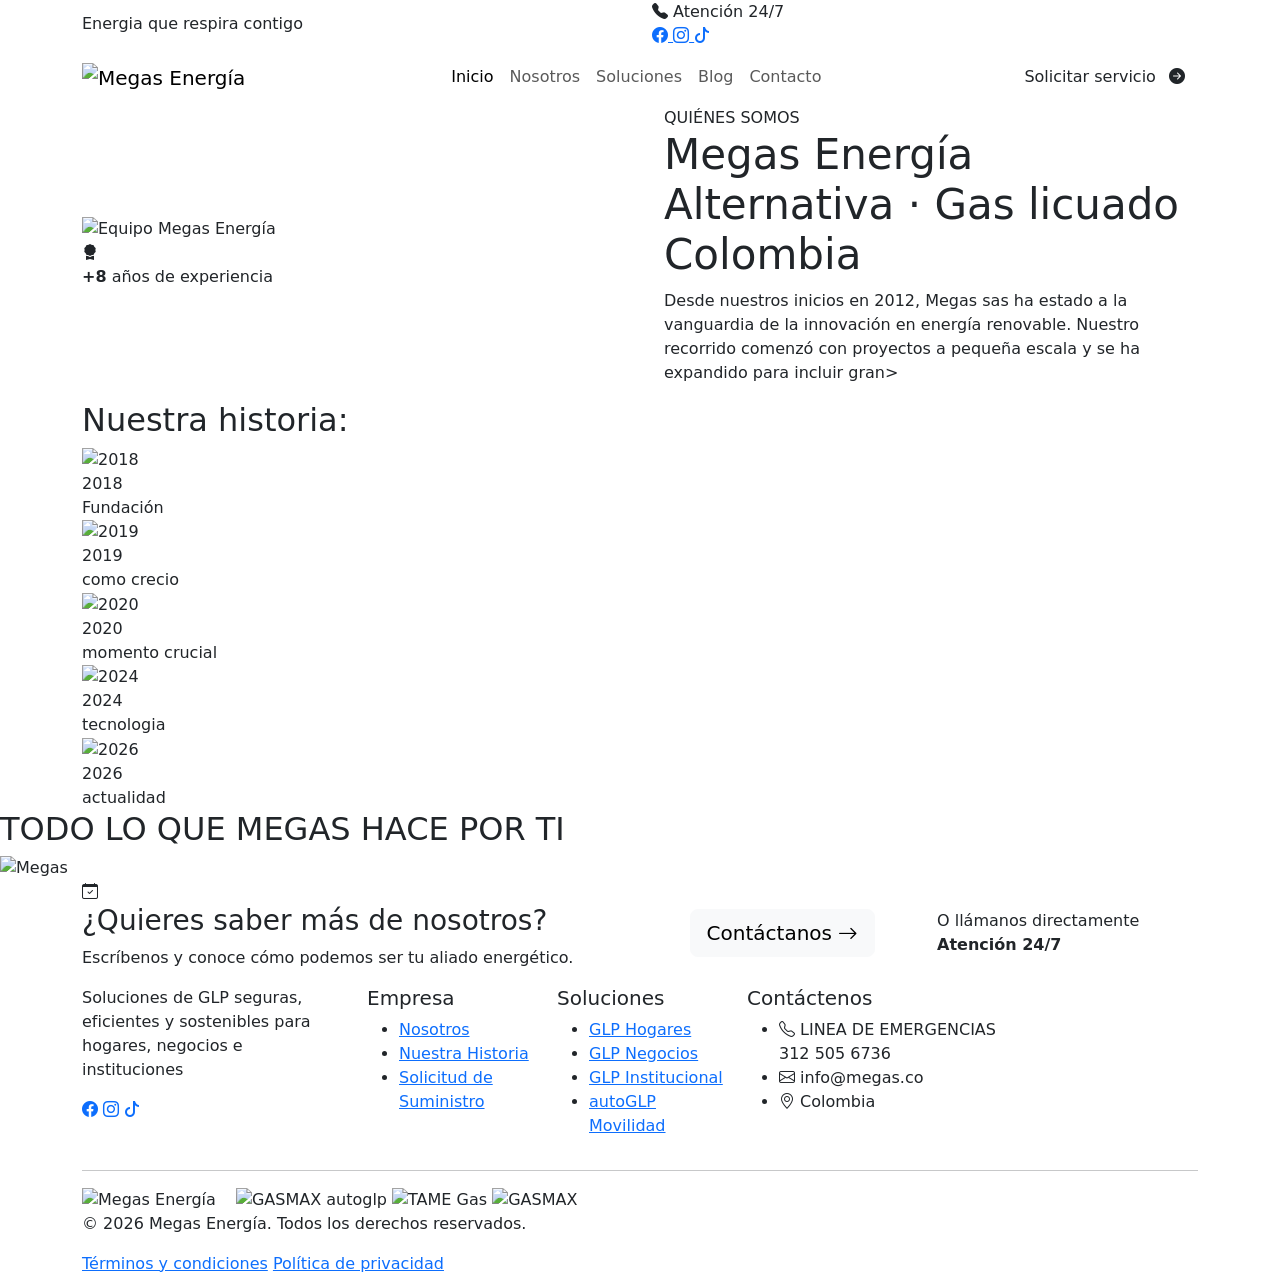
==== nosotros/index.html @ 23ad1b98 "Version inicial lista para modificar" ====
<!DOCTYPE html>
<html lang="es">

<head>
    <meta charset="UTF-8">
    <meta name="viewport" content="width=device-width, initial-scale=1.0">
    <title>Nosotros | Megas</title>
    <meta name="description" content="Conoce a Megas Energía: nuestra historia, misión, visión, valores y el equipo detrás de las soluciones de Gas GLP para Colombia.">
    <!-- Google Fonts -->
    <link rel="preconnect" href="https://fonts.googleapis.com">
    <link rel="preconnect" href="https://fonts.gstatic.com" crossorigin>
    <link href="https://fonts.googleapis.com/css2?family=Inter:wght@300;400;500;600;700;800;900&display=swap"
        rel="stylesheet">
    <!-- Bootstrap -->
    <link href="https://cdn.jsdelivr.net/npm/bootstrap@5.3.3/dist/css/bootstrap.min.css" rel="stylesheet">
    <!-- Bootstrap Icons -->
    <link rel="stylesheet" href="https://cdn.jsdelivr.net/npm/bootstrap-icons@1.11.3/font/bootstrap-icons.min.css">
    <!-- CSS -->
    <link rel="stylesheet" href="css/style.css">
</head>

<body>


 <!--=====================================================
        TOP BAR
    ======================================================-->

   <div class="topbar">
        <div class="container">
            <div class="row align-items-center">
                <div class="col-lg-6 col-md-6 d-none d-md-block">
                    <span class="topbar-text">
                        Energia que respira contigo
                    </span>
                </div>
                <div class="col-lg-6 col-md-6">
                    <div class="topbar-right">
                        <div class="top-phone">
                            <i class="bi bi-telephone-fill"></i>
                            Atención 24/7
                        </div>
                        <div class="top-social">
                            <a href="https://www.facebook.com/p/Megas-SAS-ESP-100089680574535/">
                                <i class="bi bi-facebook"></i>
                            </a>
                            <a href="https://www.instagram.com/megas.sas.esp/">
                                <i class="bi bi-instagram"></i>
                            </a>
                          <a href="https://www.tiktok.com/@megas.sas?lang=es">
                                <i class="bi bi-tiktok"></i>
                            </a>
                        </div>
                    </div>
                </div>
            </div>
        </div>
    </div>


     <!--=====================================================
        HEADER
    ======================================================-->
    <header class="main-header">
        <nav class="navbar navbar-expand-xl">
            <div class="container">
                <!-- Logo -->
                <a class="navbar-brand" href="index3.html">
                    <img src="https://i.imgur.com/dsjyB0p.png" alt="Megas Energía" class="img-fluid">
                </a>
                <!-- Botón móvil -->
                <button class="navbar-toggler" type="button" data-bs-toggle="collapse" data-bs-target="#mainMenu"
                    aria-controls="mainMenu" aria-expanded="false">
                    <span class="navbar-toggler-icon"></span>
                </button>
                <!-- Menú -->
               <div class="collapse navbar-collapse" id="mainMenu">
                    <ul class="navbar-nav mx-auto">
                        <li class="nav-item">
                            <a class="nav-link active" href="https://www.megas.com.co">
                                Inicio
                            </a>
                        </li>
                        <li class="nav-item">
                            <a class="nav-link" href="https://www.megas.com.co/nosotros">
                                Nosotros
                            </a>
                        </li>
                      <li class="nav-item">
                            <a class="nav-link" href="https://www.megas.com.co/soluciones">
                                Soluciones
                            </a>
                        </li>


                        <li class="nav-item">
                            <a class="nav-link" href="#">
                                Blog
                            </a>
                        </li>
                        <li class="nav-item">
                            <a class="nav-link" href="https://www.megas.com.co/soluciones">
                                Contacto
                            </a>
                        </li>
                    </ul>
                    <!-- Botón -->
                    <div class="header-button">
                        <a href="#" class="btn btn-service">
                            Solicitar servicio
                            <i class="bi bi-arrow-right-circle-fill ms-2"></i>
                        </a>
                    </div>
                </div>
            </div>
        </nav>
    </header>

     <!-- ==========================================
         PAGE HEADER (BREADCRUMB)
    =========================================== -->


    <!-- ==========================================
         QUIÉNES SOMOS / HISTORIA
    =========================================== -->

    <section class="about-section">
        <div class="container">
            <div class="row align-items-center g-5">
                <div class="col-lg-6">
                    <div class="about-img-wrap">
                        <img src="https://i.imgur.com/MCioDjz.jpeg" alt="Equipo Megas Energía" class="img-fluid">
                        <div class="about-badge">
                            <div class="counter-icon">
                                <i class="bi bi-award-fill"></i>
                            </div>
                            <div>
                                <strong>+8</strong>
                                <span>años de experiencia</span>
                            </div>
                        </div>
                    </div>
                </div>
                <div class="col-lg-6">
                    <span class="section-mini">QUIÉNES SOMOS</span>
                    <h2 class="why-us-title" style="color:var(--dark); font-size:42px;">
                       Megas Energía Alternativa · Gas licuado Colombia
                    </h2>
                    <div class="about-text">
                        <p>
                           Desde nuestros inicios en 2012, Megas sas ha estado a la vanguardia de la innovación en energía renovable. Nuestro recorrido comenzó con proyectos  a pequeña escala y se ha expandido para incluir gran>
                        </p>
                    </div>

                </div>

            </div>

     <!-- Línea de Tiempo -->
  <div class="timeline-container">
    <h2 class="timeline-title">Nuestra historia:</h2>

    <div class="timeline-wrapper">
      <div class="timeline-line"></div>

      <div class="timeline-item active" data-year="2018">
        <div class="node-avatar">
          <img src="https://i.imgur.com/Nj02yei.png" alt="2018">
        </div>
        <div class="node-info">
          <span class="node-year">2018</span>
          <br>
          <span class="node-label">Fundación</span>
        </div>
      </div>

      <div class="timeline-item" data-year="2019">
        <div class="node-avatar">
          <img src="https://i.imgur.com/Q2k15GI.png" alt="2019">
        </div>
        <div class="node-info">
          <span class="node-year">2019</span>
          <br>
          <span class="node-label">como crecio</span>
        </div>
      </div>

      <div class="timeline-item" data-year="2020">
        <div class="node-avatar">
          <img src="https://i.imgur.com/qWTWlnm.jpeg" alt="2020">
        </div>
        <div class="node-info">
          <span class="node-year">2020</span>
          <br>
          <span class="node-label">momento crucial</span>
        </div>
      </div>

      <div class="timeline-item" data-year="2024">
        <div class="node-avatar">
          <img src="https://i.imgur.com/idAcRD5.jpeg" alt="2024">
        </div>
        <div class="node-info">
          <span class="node-year">2024</span>
          <br>
          <span class="node-label">tecnologia</span>
        </div>
      </div>

      <div class="timeline-item" data-year="2026">
        <div class="node-avatar">
          <img src="https://i.imgur.com/8W2scg7.jpeg" alt="2026">
        </div>
        <div class="node-info">
          <span class="node-year">2026</span>
          <br>
          <span class="node-label">actualidad</span>
        </div>
      </div>
    </div>
        </div>
    </section>


      <!-- ==========================================
         MISIÓN / VISIÓN
    =========================================== -->
    <section class="megas-full-section">
       <div class="megas-col-text">
    <div class="megas-title-box">
      <h2 class="megas-title">
        <span>TODO</span>
        <span>LO QUE</span>
        <span class="orange-text">MEGAS</span>
        <span>HACE</span>
        <span>POR TI</span>
      </h2>
    </div>
  </div>

  <!-- COLUMNA DERECHA -->
  <div class="megas-col-img">
    <img
      src="https://i.imgur.com/seVahOr.jpeg"
      alt="Megas"
    />
  </div>
    </section>


     <!-- ==========================================
         CTA
    =========================================== -->
    <section class="cta-section">
        <div class="container">
            <div class="cta-box">
                <div class="row align-items-center">
                    <div class="col-lg-6">
                        <div class="cta-left">
                            <div class="cta-icon">
                                <i class="bi bi-calendar-check"></i>
                            </div>
                            <div>
                                <h3>
                                    ¿Quieres saber más de nosotros?
                                </h3>
                                <p>
                                    Escríbenos y conoce cómo podemos ser tu aliado energético.
                                </p>
                            </div>
                        </div>
                    </div>
                    <div class="col-lg-3 text-center">
                        <a href="#" class="btn btn-light btn-lg">
                            Contáctanos
                            <i class="bi bi-arrow-right"></i>
                        </a>
                    </div>
                    <div class="col-lg-3">
                        <div class="cta-contact">
                            <span>
                                O llámanos directamente
                            </span>
                            <strong>
                                Atención 24/7
                            </strong>
                        </div>
                    </div>
                </div>
            </div>
        </div>
    </section>

     <!--=====================================================
        FOOTER
    ======================================================-->
      <footer class="footer">
        <div class="container">
            <div class="row gy-5">
                <div class="col-lg-3">

                    <p>
                        Soluciones de GLP seguras, eficientes y sostenibles para hogares, negocios e instituciones
                    </p>
                    <div class="footer-social">
                        <a href="https://www.facebook.com/p/Megas-SAS-ESP-100089680574535/"><i class="bi bi-facebook"></i></a>
                        <a href="https://www.instagram.com/megas.sas.esp/"><i class="bi bi-instagram"></i></a>
                        <a href="https://www.tiktok.com/@megas.sas?lang=es"><i class="bi bi-tiktok"></i></a>
                    </div>


                </div>
                <div class="col-lg-2">
                    <h5>Empresa</h5>
                    <ul>
                        <li><a href="https://www.megas.com.co/nosotros">Nosotros</a></li>
                        <li><a href="https://www.megas.com.co/nosotros">Nuestra Historia</a></li>
                        <li><a href="https://www.megas.com.co/nosotros">Solicitud de Suministro</a></li>

                    </ul>
                </div>
                <div class="col-lg-2">
                    <h5>Soluciones</h5>
                    <ul>
                        <li><a href="https://www.megas.com.co/soluciones">GLP Hogares</a></li>
                        <li><a href="https://www.megas.com.co/soluciones">GLP Negocios</a></li>
                        <li><a href="https://www.megas.com.co/soluciones">GLP Institucional</a></li>
                        <li><a href="https://www.megas.com.co/soluciones">autoGLP Movilidad</a></li>
                    </ul>
                </div>


                  <div class="col-lg-3">
                    <h5>Contáctenos</h5>
                    <ul class="footer-contact">
                        <li>
                            <i class="bi bi-telephone"></i>
                            LINEA DE EMERGENCIAS 312 505 6736
                        </li>
                        <li>
                            <i class="bi bi-envelope"></i>
                             info@megas.co
                        </li>
                        <li>
                            <i class="bi bi-geo-alt"></i>
                            Colombia
                        </li>
                    </ul>
                </div>
            </div>
            <hr>
          <div class="footer-logos-row">
                <img src="https://i.imgur.com/dsjyB0p.png" alt="Megas Energía" class="footer-brand-logo" style="max-height: 48px; margin-right: 15px;">
                <img src="https://i.imgur.com/MRtZVE1.png" alt="GASMAX autoglp" class="footer-brand-logo">
                <img src="https://i.imgur.com/2Pjja9B.png" alt="TAME Gas" class="footer-brand-logo">
                <img src="https://i.imgur.com/3nuryck.png" alt="GASMAX" class="footer-brand-logo">
            </div>
            <div class="footer-bottom">
                <p>
                    © 2026 Megas Energía. Todos los derechos reservados.
                </p>
                <div>
                    <a href="#">Términos y condiciones</a>
                    <a href="#">Política de privacidad</a>
                </div>
            </div>
        </div>
    </footer>
    <script src="https://cdn.jsdelivr.net/npm/bootstrap@5.3.3/dist/js/bootstrap.bundle.min.js"></script>
    <!-- <script src="app.js"></script> -->
</body>

</html>
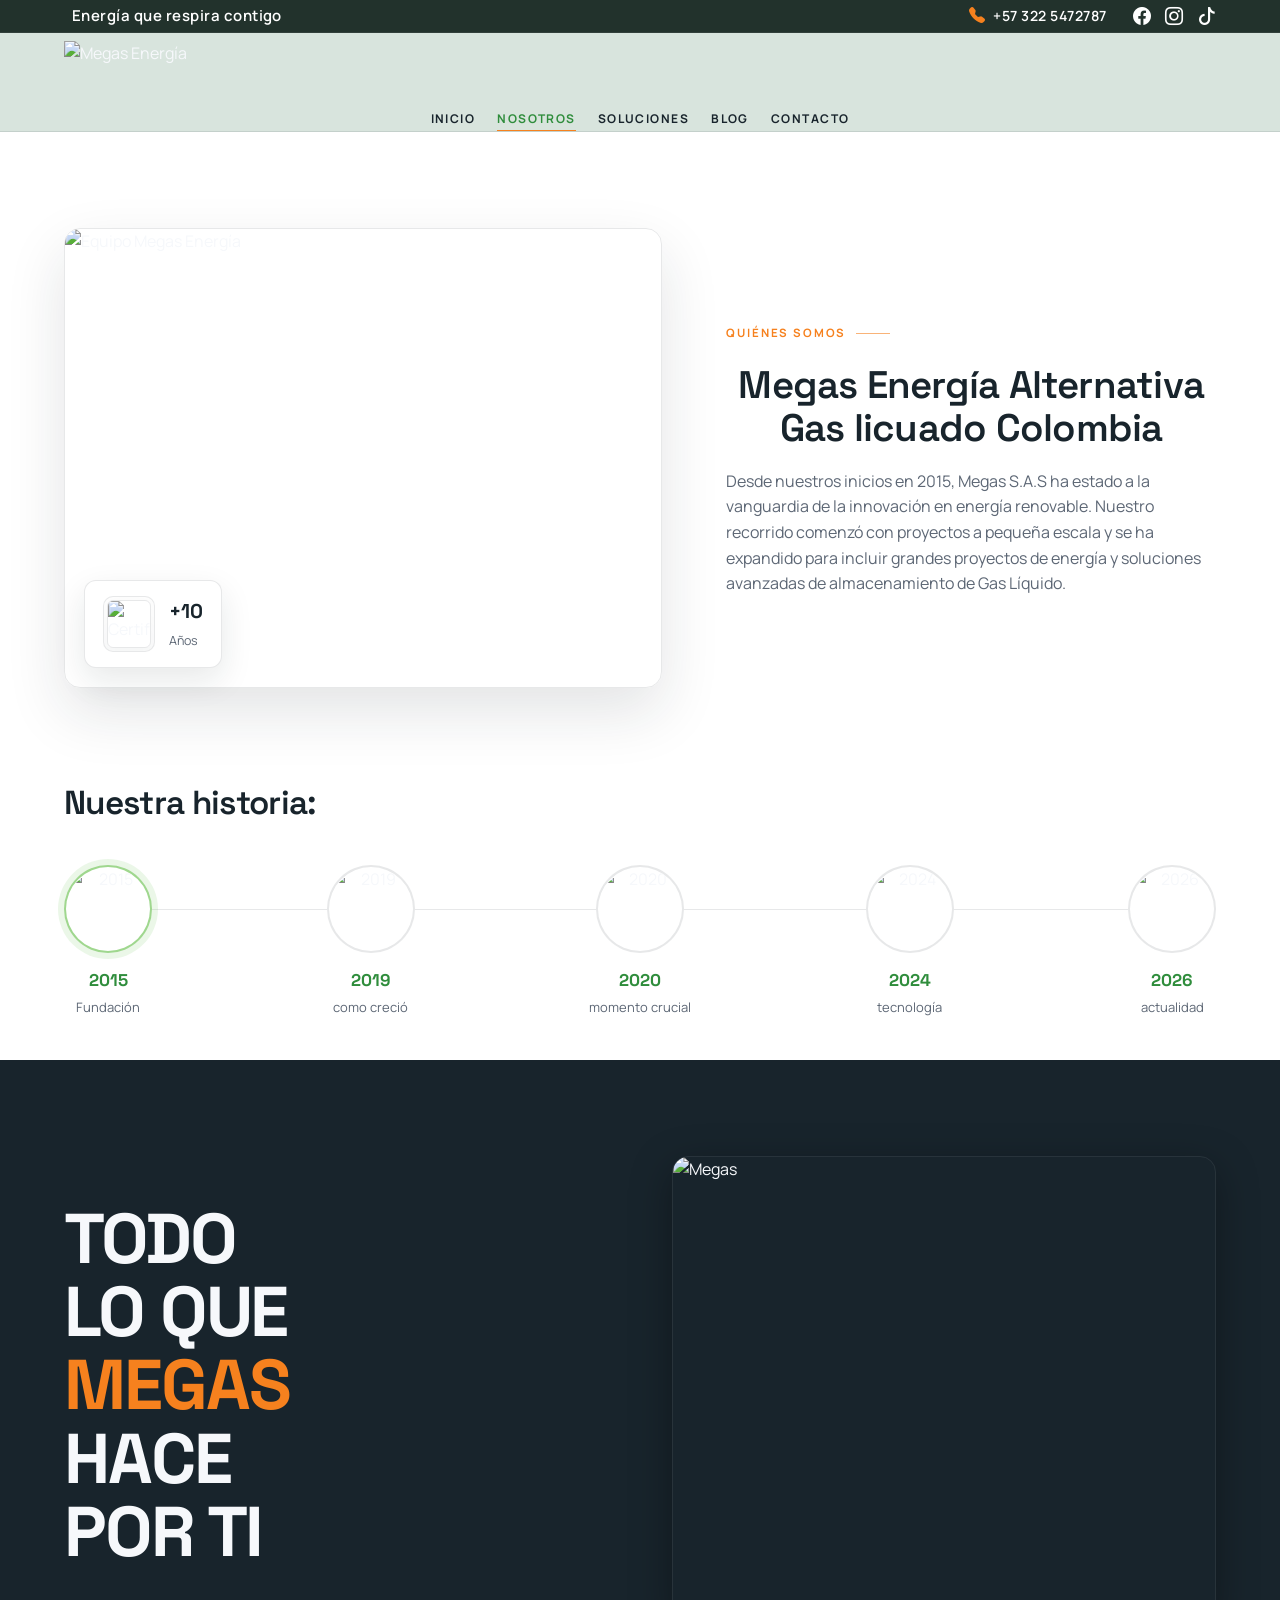
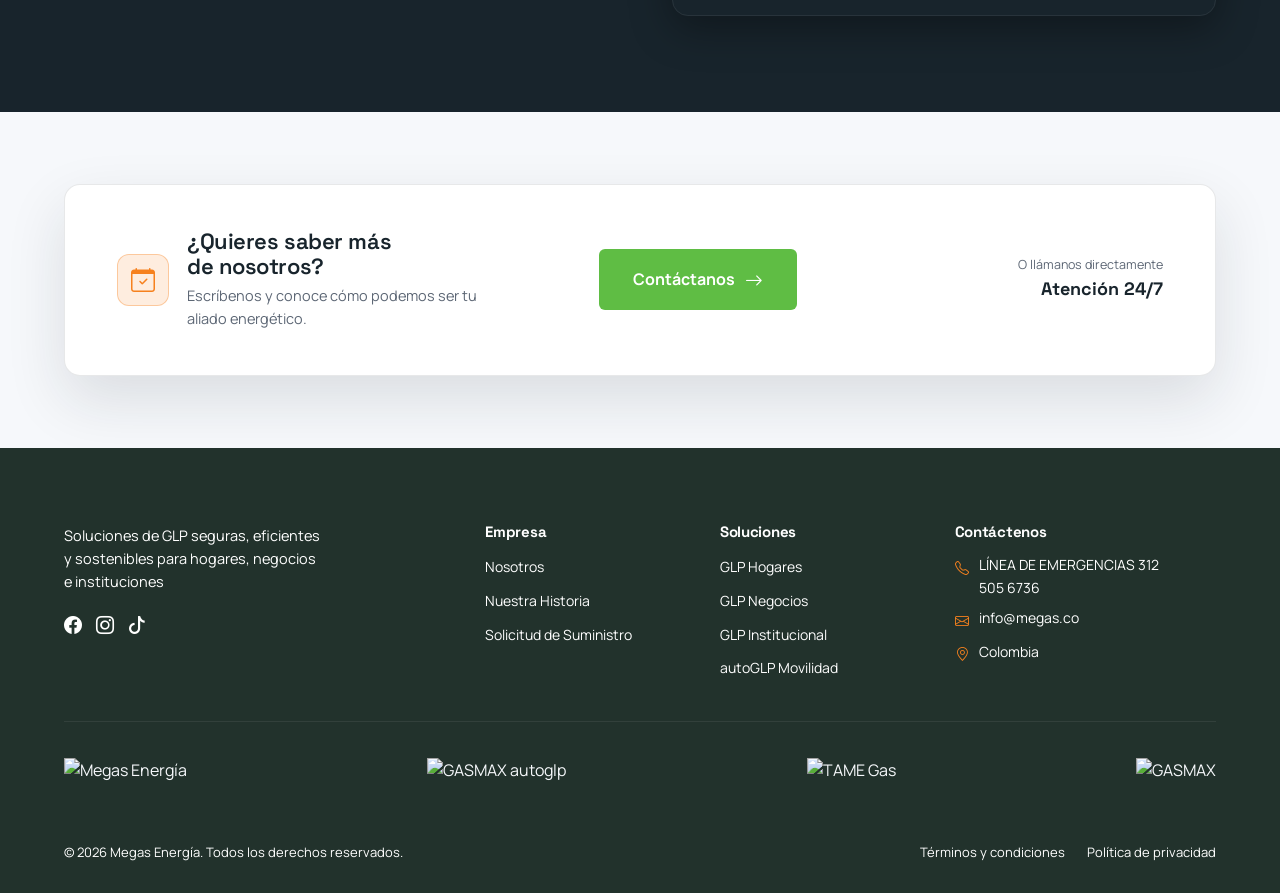
==== commit 59738a8d: "Version con SKILLS y mejores SUSTANCIALES" ====
--- a/nosotros/index.html
+++ b/nosotros/index.html
@@ -6,321 +6,1132 @@
     <meta name="viewport" content="width=device-width, initial-scale=1.0">
     <title>Nosotros | Megas</title>
     <meta name="description" content="Conoce a Megas Energía: nuestra historia, misión, visión, valores y el equipo detrás de las soluciones de Gas GLP para Colombia.">
-    <!-- Google Fonts -->
     <link rel="preconnect" href="https://fonts.googleapis.com">
     <link rel="preconnect" href="https://fonts.gstatic.com" crossorigin>
-    <link href="https://fonts.googleapis.com/css2?family=Inter:wght@300;400;500;600;700;800;900&display=swap"
+    <link
+        href="https://fonts.googleapis.com/css2?family=Space+Grotesk:wght@400;500;600;700&family=Manrope:wght@400;500;600;700;800&display=swap"
         rel="stylesheet">
-    <!-- Bootstrap -->
-    <link href="https://cdn.jsdelivr.net/npm/bootstrap@5.3.3/dist/css/bootstrap.min.css" rel="stylesheet">
-    <!-- Bootstrap Icons -->
     <link rel="stylesheet" href="https://cdn.jsdelivr.net/npm/bootstrap-icons@1.11.3/font/bootstrap-icons.min.css">
-    <!-- CSS -->
-    <link rel="stylesheet" href="css/style.css">
+    <style>
+        :root {
+            --ground: #18242c;
+            --surface-1: #202c36;
+            --surface-2: #2d3a45;
+            --header-bg: #d8e4dd;
+            --ink: #f6f8fb;
+            --ink-dim: #9fb0bb;
+            --light: #f6f8fb;
+            --surface-light: #ffffff;
+            --muted: #5d6775;
+            --accent: #f6811e;
+            --accent-hover: #ff9842;
+            --green: #5fbd44;
+            --teal: #01825b;
+            --green-deep: #2f8d3c;
+            --line-dark: rgba(255, 255, 255, 0.07);
+            --line-light: rgba(24, 36, 44, 0.10);
+            --shadow-soft: 0 12px 40px rgba(0, 0, 0, 0.35);
+            --ease-out: cubic-bezier(0.22, 1, 0.36, 1);
+            --font-display: 'Space Grotesk', sans-serif;
+            --font-body: 'Manrope', sans-serif;
+        }
+
+        * {
+            margin: 0;
+            padding: 0;
+            box-sizing: border-box;
+        }
+
+        html {
+            scroll-behavior: smooth;
+        }
+
+        body {
+            font-family: var(--font-body);
+            font-size: 16px;
+            line-height: 1.6;
+            color: var(--ink);
+            background: var(--ground);
+            padding-top: 132px;
+            -webkit-font-smoothing: antialiased;
+            text-wrap: pretty;
+        }
+
+        img {
+            max-width: 100%;
+            display: block;
+        }
+
+        a {
+            text-decoration: none;
+            color: inherit;
+        }
+
+        ul {
+            list-style: none;
+        }
+
+        button {
+            font-family: inherit;
+            cursor: pointer;
+            border: 0;
+            background: none;
+            color: inherit;
+        }
+
+        :focus-visible {
+            outline: 2px solid var(--accent);
+            outline-offset: 2px;
+        }
+
+        h1, h2, h3, h4, h5 {
+            font-family: var(--font-display);
+            letter-spacing: -0.02em;
+            color: var(--ink);
+            line-height: 1.12;
+        }
+
+        .container {
+            max-width: 1200px;
+            margin: 0 auto;
+            padding: 0 24px;
+        }
+
+        .btn {
+            display: inline-flex;
+            align-items: center;
+            justify-content: center;
+            gap: 10px;
+            font-weight: 700;
+            font-size: 15px;
+            font-family: var(--font-body);
+            border-radius: 6px;
+            transition: background .15s ease-out, border-color .15s ease-out, color .15s ease-out;
+            white-space: nowrap;
+        }
+
+        .btn i {
+            font-size: 18px;
+        }
+
+        .btn-accent {
+            background: var(--accent);
+            color: #fff;
+            padding: 12px 22px;
+        }
+
+        .btn-accent:hover {
+            background: var(--accent-hover);
+        }
+
+        /* ------------------------------ TOPBAR ------------------------------ */
+        .topbar {
+            background: #22322c;
+            border-bottom: 1px solid var(--line-dark);
+            font-size: 12px;
+            letter-spacing: 0.04em;
+        }
+
+        .topbar .container {
+            display: flex;
+            align-items: center;
+            justify-content: space-between;
+            min-height: 32px;
+        }
+
+        .topbar-tag {
+            display: inline-flex;
+            align-items: center;
+            gap: 8px;
+            color: #ffffff;
+            font-weight: 600;
+            font-size: 15px;
+        }
+
+        .topbar-tag i {
+            color: var(--accent);
+            font-size: 16px;
+        }
+
+        .topbar-right {
+            display: flex;
+            align-items: center;
+            gap: 26px;
+        }
+
+        .topbar-phone {
+            display: inline-flex;
+            align-items: center;
+            gap: 8px;
+            color: #ffffff;
+            font-weight: 600;
+            font-size: 14px;
+        }
+
+        .topbar-phone i {
+            color: var(--accent);
+            font-size: 16px;
+        }
+
+        .topbar-social {
+            display: inline-flex;
+            gap: 14px;
+        }
+
+        .topbar-social a {
+            color: #ffffff;
+            font-size: 18px;
+            transition: color .15s ease-out;
+        }
+
+        .topbar-social a:hover {
+            color: var(--accent);
+        }
+
+        /* ------------------------------ HEADER ------------------------------ */
+        .main-header {
+            position: fixed;
+            top: 0;
+            left: 0;
+            right: 0;
+            z-index: 1000;
+            background: var(--header-bg);
+            border-bottom: 1px solid var(--line-light);
+            transition: box-shadow .25s var(--ease-out), background .25s var(--ease-out);
+        }
+
+        body.home-scrolled .main-header {
+            box-shadow: 0 8px 30px rgba(24, 36, 44, 0.14);
+        }
+
+        .nav-row {
+            display: flex;
+            align-items: center;
+            justify-content: space-between;
+            min-height: 72px;
+        }
+
+        .brand img {
+            height: 56px;
+            width: auto;
+        }
+
+        .nav-panel {
+            display: grid;
+            grid-template-rows: 1fr;
+            transition: grid-template-rows .35s var(--ease-out);
+        }
+
+        .nav-panel-inner {
+            display: flex;
+            align-items: center;
+            overflow: hidden;
+        }
+
+        .nav-links {
+            display: flex;
+            align-items: center;
+            gap: 22px;
+            margin: 0 auto;
+        }
+
+        .nav-links a {
+            font-size: 12px;
+            font-weight: 700;
+            text-transform: uppercase;
+            letter-spacing: 0.12em;
+            color: var(--ground);
+            padding: 5px 0;
+            position: relative;
+            transition: color .15s ease-out;
+        }
+
+        .nav-links a::after {
+            content: "";
+            position: absolute;
+            left: 0;
+            right: 100%;
+            bottom: 0;
+            height: 2px;
+            background: var(--accent);
+            transition: right .22s var(--ease-out);
+        }
+
+        .nav-links a:hover,
+        .nav-links a.active {
+            color: var(--green-deep);
+        }
+
+        .nav-links a:hover::after,
+        .nav-links a.active::after {
+            right: 0;
+        }
+
+        .nav-toggle {
+            display: none;
+            width: 44px;
+            height: 44px;
+            flex-direction: column;
+            align-items: center;
+            justify-content: center;
+            gap: 6px;
+        }
+
+        .nav-toggle span {
+            width: 22px;
+            height: 2px;
+            background: var(--ground);
+            border-radius: 2px;
+            transition: transform .25s var(--ease-out), opacity .25s var(--ease-out);
+        }
+
+        .nav-toggle[aria-expanded="true"] span:nth-child(1) {
+            transform: translateY(8px) rotate(45deg);
+        }
+
+        .nav-toggle[aria-expanded="true"] span:nth-child(2) {
+            opacity: 0;
+        }
+
+        .nav-toggle[aria-expanded="true"] span:nth-child(3) {
+            transform: translateY(-8px) rotate(-45deg);
+        }
+
+        /* ------------------------------ QUIÉNES SOMOS ------------------------------ */
+        .about-section {
+            background: var(--surface-light);
+            padding: 96px 0 40px;
+        }
+
+        .about-grid {
+            display: grid;
+            grid-template-columns: 1.1fr 0.9fr;
+            gap: 64px;
+            align-items: center;
+        }
+
+        .about-img-wrap {
+            position: relative;
+        }
+
+        .about-img-wrap img {
+            width: 100%;
+            height: 460px;
+            object-fit: cover;
+            object-position: center;
+            border-radius: 16px;
+            border: 1px solid var(--line-light);
+            box-shadow: 0 24px 60px rgba(24, 36, 44, 0.12);
+        }
+
+        .about-badge {
+            position: absolute;
+            left: 20px;
+            bottom: 20px;
+            display: flex;
+            align-items: center;
+            gap: 14px;
+            background: #ffffff;
+            border: 1px solid var(--line-light);
+            border-radius: 12px;
+            padding: 14px 18px;
+            box-shadow: 0 12px 32px rgba(24, 36, 44, 0.10);
+        }
+
+        .counter-icon {
+            width: 52px;
+            height: 56px;
+            padding: 3px;
+            border-radius: 10px;
+            background: #ffffff;
+            border: 1px solid var(--line-light);
+            display: flex;
+            align-items: center;
+            justify-content: center;
+            flex: none;
+            overflow: hidden;
+        }
+
+        .counter-icon img {
+            width: 100%;
+            height: 100%;
+            object-fit: contain;
+            object-position: center;
+            display: block;
+            border-radius: 6px;
+        }
+
+        .about-badge strong {
+            display: block;
+            font-family: var(--font-display);
+            font-size: 20px;
+            color: var(--ground);
+        }
+
+        .about-badge span {
+            font-size: 12.5px;
+            color: var(--muted);
+        }
+
+        .section-mini {
+            display: inline-flex;
+            align-items: center;
+            gap: 10px;
+            font-size: 11.5px;
+            font-weight: 700;
+            text-transform: uppercase;
+            letter-spacing: 0.16em;
+            color: var(--accent);
+        }
+
+        .section-mini::after {
+            content: "";
+            width: 34px;
+            height: 1px;
+            background: currentColor;
+            opacity: .6;
+        }
+
+        .about-title {
+            font-size: clamp(1.4rem, 3vw, 2.4rem);
+            font-weight: 600;
+            margin: 18px 0 20px;
+            color: var(--ground);
+            text-align: center;
+        }
+
+        .title-line-1 {
+            display: inline-block;
+            white-space: nowrap;
+        }
+
+        .about-text p {
+            color: var(--muted);
+            font-size: 16px;
+            max-width: 56ch;
+        }
+
+        /* ------------------------------ TIMELINE ------------------------------ */
+        .timeline-container {
+            margin-top: 96px;
+        }
+
+        .timeline-title {
+            font-size: clamp(1.6rem, 2.6vw, 2.2rem);
+            font-weight: 600;
+            margin-bottom: 44px;
+            color: var(--ground);
+        }
+
+        .timeline-wrapper {
+            position: relative;
+            display: flex;
+            justify-content: space-between;
+            gap: 16px;
+            flex-wrap: wrap;
+        }
+
+        .timeline-line {
+            position: absolute;
+            top: 44px;
+            left: 0;
+            right: 0;
+            height: 1px;
+            background: var(--line-light);
+        }
+
+        .timeline-item {
+            position: relative;
+            z-index: 1;
+            display: flex;
+            flex-direction: column;
+            align-items: center;
+            gap: 14px;
+            text-align: center;
+        }
+
+        .node-avatar {
+            width: 88px;
+            height: 88px;
+            border-radius: 50%;
+            overflow: hidden;
+            border: 2px solid var(--line-light);
+            background: #ffffff;
+            display: flex;
+            align-items: center;
+            justify-content: center;
+            clip-path: circle(71% at 50% 50%);
+            transition: border-color .15s ease-out;
+        }
+
+        .node-avatar img {
+            width: 100%;
+            height: 100%;
+            object-fit: cover;
+            border-radius: 50%;
+        }
+
+        .node-year {
+            font-family: var(--font-display);
+            font-weight: 700;
+            color: var(--green-deep);
+            font-size: 17px;
+        }
+
+        .node-label {
+            color: var(--muted);
+            font-size: 13px;
+        }
+
+        .node-hover {
+            position: absolute;
+            top: calc(100% + 12px);
+            left: 50%;
+            transform: translateX(-50%) translateY(6px);
+            width: max-content;
+            max-width: 240px;
+            background: #ffffff;
+            border: 1px solid var(--line-light);
+            border-radius: 10px;
+            padding: 12px 14px;
+            box-shadow: 0 12px 32px rgba(24, 36, 44, 0.12);
+            font-size: 13px;
+            line-height: 1.5;
+            color: var(--muted);
+            text-align: center;
+            opacity: 0;
+            visibility: hidden;
+            z-index: 20;
+            transition: opacity .2s ease-out, visibility .2s ease-out, transform .2s ease-out;
+        }
+
+        .timeline-item:hover .node-hover,
+        .timeline-item:focus-within .node-hover {
+            opacity: 1;
+            visibility: visible;
+            transform: translateX(-50%) translateY(0);
+        }
+
+        .timeline-item.active .node-avatar {
+            border-color: rgba(95, 189, 68, 0.6);
+            box-shadow: 0 0 0 6px rgba(95, 189, 68, 0.12);
+        }
+
+        /* ------------------------------ MEGAS FULL ------------------------------ */
+        .megas-full-section {
+            padding: 96px 0;
+        }
+
+        .megas-full-grid {
+            display: grid;
+            grid-template-columns: 1fr 1fr;
+            gap: 64px;
+            align-items: center;
+        }
+
+        .megas-title {
+            font-weight: 700;
+            line-height: 1.04;
+        }
+
+        .megas-title span {
+            display: block;
+            font-size: clamp(2.6rem, 6vw, 4.4rem);
+            letter-spacing: -0.03em;
+        }
+
+        .megas-title .orange-text {
+            color: var(--accent);
+        }
+
+        .megas-col-img img {
+            width: 100%;
+            height: 460px;
+            object-fit: cover;
+            object-position: center;
+            border-radius: 16px;
+            border: 1px solid var(--line-dark);
+            box-shadow: var(--shadow-soft);
+        }
+
+        /* ------------------------------ CTA ------------------------------ */
+        .cta-section {
+            background: var(--light);
+            padding: 72px 0;
+        }
+
+        .cta-box {
+            display: grid;
+            grid-template-columns: 1.4fr 1fr 1fr;
+            align-items: center;
+            gap: 28px;
+            background: var(--surface-light);
+            border: 1px solid var(--line-light);
+            border-radius: 16px;
+            padding: 44px 52px;
+            box-shadow: 0 24px 60px rgba(24, 36, 44, 0.12);
+        }
+
+        .cta-left {
+            display: flex;
+            align-items: center;
+            gap: 18px;
+        }
+
+        .cta-box .icon {
+            width: 52px;
+            height: 52px;
+            border-radius: 12px;
+            background: rgba(246, 129, 30, 0.14);
+            border: 1px solid rgba(246, 129, 30, 0.35);
+            color: var(--accent);
+            display: flex;
+            align-items: center;
+            justify-content: center;
+            font-size: 24px;
+            flex: none;
+        }
+
+        .cta-left h3 {
+            font-size: 22px;
+            font-weight: 600;
+            margin-bottom: 6px;
+            color: var(--ground);
+        }
+
+        .cta-left p {
+            color: var(--muted);
+            margin: 0;
+            font-size: 14.5px;
+        }
+
+        .cta-btn {
+            justify-self: center;
+            padding: 16px 34px;
+            font-size: 16px;
+            background: var(--green);
+            border-color: var(--green);
+        }
+
+        .cta-btn:hover {
+            background: #2f8d3c;
+            border-color: #2f8d3c;
+        }
+
+        .cta-contact {
+            text-align: right;
+        }
+
+        .cta-contact span {
+            display: block;
+            font-size: 12.5px;
+            color: var(--muted);
+        }
+
+        .cta-contact strong {
+            font-family: var(--font-display);
+            font-size: 18px;
+            color: var(--ground);
+        }
+
+        /* ------------------------------ FOOTER ------------------------------ */
+        .footer {
+            background: #22322c;
+            padding: 76px 0 30px;
+        }
+
+        .footer-grid {
+            display: grid;
+            grid-template-columns: 2fr 1fr 1fr 1.4fr;
+            gap: 48px;
+        }
+
+        .footer-col h5 {
+            font-size: 15px;
+            margin-bottom: 14px;
+            color: #ffffff;
+        }
+
+        .footer-col p {
+            color: #ffffff;
+            font-size: 14.5px;
+            line-height: 1.6;
+            max-width: 34ch;
+            margin-bottom: 18px;
+        }
+
+        .footer-social {
+            display: flex;
+            gap: 14px;
+        }
+
+        .footer-social a {
+            color: #ffffff;
+            font-size: 18px;
+            transition: color .15s ease-out;
+        }
+
+        .footer-social a:hover {
+            color: var(--accent);
+        }
+
+        .footer-col ul {
+            display: grid;
+            gap: 8px;
+        }
+
+        .footer-col ul a {
+            color: #ffffff;
+            font-size: 14px;
+            transition: color .15s ease-out;
+        }
+
+        .footer-col ul a:hover {
+            color: var(--accent);
+        }
+
+        .footer-contact li {
+            display: flex;
+            align-items: flex-start;
+            gap: 10px;
+            color: #ffffff;
+            font-size: 14px;
+        }
+
+        .footer-contact i {
+            color: var(--accent);
+            margin-top: 3px;
+        }
+
+        .footer hr {
+            border: 0;
+            border-top: 1px solid var(--line-dark);
+            margin-top: 40px;
+        }
+
+        .footer-logos {
+            display: flex;
+            align-items: center;
+            justify-content: space-between;
+            gap: 32px;
+            flex-wrap: wrap;
+            padding-top: 36px;
+        }
+
+        .footer-logos img {
+            height: 60px;
+            width: auto;
+        }
+
+        .footer-bottom {
+            display: flex;
+            align-items: center;
+            justify-content: space-between;
+            gap: 16px;
+            flex-wrap: wrap;
+            font-size: 13px;
+            color: #ffffff;
+            padding-top: 24px;
+        }
+
+        .footer-bottom .legal {
+            display: flex;
+            gap: 22px;
+        }
+
+        .footer-bottom .legal a:hover {
+            color: var(--accent);
+        }
+
+        /* ------------------------------ RESPONSIVE ------------------------------ */
+        @media (max-width: 1199.98px) {
+            body {
+                padding-top: 106px;
+            }
+
+            body.menu-open {
+                padding-top: 132px;
+            }
+
+            .nav-toggle {
+                display: flex;
+            }
+
+            .nav-panel {
+                grid-template-rows: 0fr;
+            }
+
+            .main-header.open .nav-panel {
+                grid-template-rows: 1fr;
+            }
+
+            .nav-panel-inner {
+                flex-direction: column;
+                align-items: stretch;
+                gap: 20px;
+                padding-bottom: 0;
+                min-height: 0;
+            }
+
+            .main-header.open .nav-panel-inner {
+                padding-bottom: 26px;
+            }
+
+            .nav-links {
+                flex-direction: column;
+                align-items: stretch;
+                gap: 6px;
+                margin: 0;
+            }
+
+            .nav-links a {
+                padding: 12px 0;
+                font-size: 13px;
+            }
+
+            .nav-links a::after {
+                display: none;
+            }
+
+            .topbar-tag,
+            .topbar-social a {
+                color: var(--muted);
+            }
+
+            .topbar-phone {
+                color: #ffffff;
+            }
+
+            .topbar-phone i {
+                color: var(--accent);
+            }
+
+            .nav-links a {
+                color: var(--muted);
+            }
+
+            .nav-links a:hover,
+            .nav-links a.active {
+                color: var(--ground);
+            }
+        }
+
+        @media (max-width: 991.98px) {
+            .about-grid,
+            .megas-full-grid {
+                grid-template-columns: 1fr;
+                gap: 40px;
+            }
+
+            .about-img-wrap img,
+            .megas-col-img img {
+                height: 380px;
+            }
+
+            .cta-box {
+                grid-template-columns: 1fr;
+                gap: 22px;
+                padding: 32px;
+            }
+
+            .cta-btn {
+                justify-self: start;
+            }
+
+            .cta-contact {
+                text-align: left;
+            }
+
+            .footer-grid {
+                grid-template-columns: 1fr 1fr;
+            }
+        }
+
+        @media (max-width: 767.98px) {
+            .topbar-tag {
+                display: none;
+            }
+
+            .topbar .container {
+                justify-content: center;
+            }
+
+            .timeline-wrapper {
+                justify-content: flex-start;
+                gap: 28px;
+            }
+
+            .timeline-line {
+                display: none;
+            }
+
+            .footer-logos {
+                justify-content: flex-start;
+                gap: 22px;
+            }
+
+            .footer-logos img {
+                height: 44px;
+            }
+        }
+
+        @media (max-width: 575.98px) {
+            .brand img {
+                height: 46px;
+            }
+
+            .about-badge {
+                left: 12px;
+                bottom: 12px;
+                padding: 12px 14px;
+            }
+        }
+    </style>
 </head>
 
 <body>
 
-
- <!--=====================================================
-        TOP BAR
-    ======================================================-->
-
-   <div class="topbar">
-        <div class="container">
-            <div class="row align-items-center">
-                <div class="col-lg-6 col-md-6 d-none d-md-block">
-                    <span class="topbar-text">
-                        Energia que respira contigo
+    <!-- ============================================================
+         TOPBAR
+    ============================================================= -->
+    <header class="main-header" id="mainHeader">
+        <div class="topbar">
+            <div class="container">
+                <span class="topbar-tag">
+                    <i class="bi bi-bolt-fill"></i>
+                    Energía que respira contigo
+                </span>
+                <div class="topbar-right">
+                    <a class="topbar-phone" href="tel:+573225472787">
+                        <i class="bi bi-telephone-fill"></i>
+                        +57 322 5472787
+                    </a>
+                    <span class="topbar-social">
+                        <a href="https://www.facebook.com/p/Megas-SAS-ESP-100089680574535/" aria-label="Facebook">
+                            <i class="bi bi-facebook"></i>
+                        </a>
+                        <a href="https://www.instagram.com/megas.sas.esp/" aria-label="Instagram">
+                            <i class="bi bi-instagram"></i>
+                        </a>
+                        <a href="https://www.tiktok.com/@megas.sas?lang=es" aria-label="TikTok">
+                            <i class="bi bi-tiktok"></i>
+                        </a>
                     </span>
                 </div>
-                <div class="col-lg-6 col-md-6">
-                    <div class="topbar-right">
-                        <div class="top-phone">
-                            <i class="bi bi-telephone-fill"></i>
-                            Atención 24/7
+            </div>
+        </div>
+
+        <div class="nav-wrap">
+            <div class="container nav-row">
+                <a class="brand" href="https://www.megas.com.co">
+                    <img src="https://i.imgur.com/dsjyB0p.png" alt="Megas Energía">
+                </a>
+                <button class="nav-toggle" id="navToggle" type="button" aria-expanded="false" aria-controls="navPanel"
+                    aria-label="Abrir menú">
+                    <span></span><span></span><span></span>
+                </button>
+            </div>
+            <div class="nav-panel" id="navPanel">
+                <div class="container nav-panel-inner">
+                    <ul class="nav-links">
+                        <li><a href="https://www.megas.com.co">Inicio</a></li>
+                        <li><a class="active" href="https://www.megas.com.co/nosotros">Nosotros</a></li>
+                        <li><a href="https://www.megas.com.co/soluciones">Soluciones</a></li>
+                        <li><a href="#">Blog</a></li>
+                        <li><a href="https://www.megas.com.co/soluciones">Contacto</a></li>
+                    </ul>
+                </div>
+            </div>
+        </div>
+    </header>
+
+    <main>
+
+        <!-- ============================================================
+             QUIÉNES SOMOS / HISTORIA
+        ============================================================= -->
+        <section class="about-section">
+            <div class="container">
+                <div class="about-grid">
+                    <div class="about-media">
+                        <div class="about-img-wrap">
+                            <img src="https://i.imgur.com/MCioDjz.jpeg" alt="Equipo Megas Energía">
+                            <div class="about-badge">
+<div class="counter-icon">
+                                <img src="https://i.imgur.com/HENgnDM.jpeg" alt="Certificación de calidad">
+                            </div>
+                                <div>
+                                    <strong>+10</strong>
+                                    <span>Años</span>
+                                </div>
+                            </div>
                         </div>
-                        <div class="top-social">
-                            <a href="https://www.facebook.com/p/Megas-SAS-ESP-100089680574535/">
-                                <i class="bi bi-facebook"></i>
-                            </a>
-                            <a href="https://www.instagram.com/megas.sas.esp/">
-                                <i class="bi bi-instagram"></i>
-                            </a>
-                          <a href="https://www.tiktok.com/@megas.sas?lang=es">
-                                <i class="bi bi-tiktok"></i>
-                            </a>
+                    </div>
+                    <div class="about-content">
+                        <span class="section-mini">QUIÉNES SOMOS</span>
+                        <h2 class="about-title">
+                            <span class="title-line-1">Megas Energía Alternativa</span><br>Gas licuado Colombia
+                        </h2>
+                        <div class="about-text">
+                            <p>
+                                Desde nuestros inicios en 2015, Megas S.A.S ha estado a la vanguardia de la innovación en
+                                energía renovable. Nuestro recorrido comenzó con proyectos a pequeña escala y se ha
+                                expandido para incluir grandes proyectos de energía y soluciones avanzadas de
+                                almacenamiento de Gas Líquido.
+                            </p>
+                        </div>
+                    </div>
+                </div>
+
+                <!-- Línea de Tiempo -->
+                <div class="timeline-container">
+                    <h2 class="timeline-title">Nuestra historia:</h2>
+
+                    <div class="timeline-wrapper">
+                        <div class="timeline-line"></div>
+
+                        <div class="timeline-item active" data-year="2015">
+                            <div class="node-avatar">
+                                <img src="https://i.imgur.com/GszLsQRh.jpg" alt="2015" loading="lazy">
+                            </div>
+                            <div class="node-info">
+                                <span class="node-year">2015</span>
+                                <br>
+                                <span class="node-label">Fundación</span>
+                            </div>
+                            <span class="node-hover">Empresa colombiana de servicios públicos domiciliarios fundada el 27 de noviembre de 2015 en Bogotá. Nació con el propósito de ofrecer soluciones de energía alternativa en el país, especializándose en la comercialización y distribución de Gas Licuado de Petróleo (GLP).</span>
+                        </div>
+
+                        <div class="timeline-item" data-year="2019">
+<div class="node-avatar">
+                                <img src="https://i.imgur.com/qWTWlnml.jpg" alt="2019" loading="lazy">
+                            </div>
+                            <div class="node-info">
+                                <span class="node-year">2019</span>
+                                <br>
+                                <span class="node-label">como creció</span>
+                            </div>
+                            <span class="node-hover">Con el tiempo, expandió su cobertura desde la capital hacia regiones clave como Cundinamarca, la Sabana de Bogotá y Arauca, logrando paulatinamente un alcance a nivel nacional.</span>
+                        </div>
+
+                        <div class="timeline-item" data-year="2020">
+                            <div class="node-avatar">
+                                <img src="https://i.imgur.com/qWTWlnml.jpg" alt="2020" loading="lazy">
+                            </div>
+                            <div class="node-info">
+                                <span class="node-year">2020</span>
+                                <br>
+                                <span class="node-label">momento crucial</span>
+                            </div>
+                            <span class="node-hover">La compañía orientó su estrategia hacia la transición energética, posicionándose como un aliado para llevar energía limpia y económica a zonas rurales y urbanas donde la infraestructura del gas natural convencional no tiene acceso.</span>
+                        </div>
+
+                        <div class="timeline-item" data-year="2024">
+                            <div class="node-avatar">
+                                <img src="https://i.imgur.com/idAcRD5.jpeg" alt="2024" loading="lazy">
+                            </div>
+                            <div class="node-info">
+                                <span class="node-year">2024</span>
+                                <br>
+                                <span class="node-label">tecnología</span>
+                            </div>
+                        </div>
+
+                        <div class="timeline-item" data-year="2026">
+                            <div class="node-avatar">
+                                <img src="https://i.imgur.com/aatzpfYh.jpg" alt="2026" loading="lazy">
+                            </div>
+                            <div class="node-info">
+                                <span class="node-year">2026</span>
+                                <br>
+                                <span class="node-label">actualidad</span>
+                            </div>
                         </div>
                     </div>
                 </div>
             </div>
-        </div>
-    </div>
-
-
-     <!--=====================================================
-        HEADER
-    ======================================================-->
-    <header class="main-header">
-        <nav class="navbar navbar-expand-xl">
+        </section>
+
+        <!-- ============================================================
+             TODO LO QUE MEGAS HACE POR TI
+        ============================================================= -->
+        <section class="megas-full-section">
             <div class="container">
-                <!-- Logo -->
-                <a class="navbar-brand" href="index3.html">
-                    <img src="https://i.imgur.com/dsjyB0p.png" alt="Megas Energía" class="img-fluid">
-                </a>
-                <!-- Botón móvil -->
-                <button class="navbar-toggler" type="button" data-bs-toggle="collapse" data-bs-target="#mainMenu"
-                    aria-controls="mainMenu" aria-expanded="false">
-                    <span class="navbar-toggler-icon"></span>
-                </button>
-                <!-- Menú -->
-               <div class="collapse navbar-collapse" id="mainMenu">
-                    <ul class="navbar-nav mx-auto">
-                        <li class="nav-item">
-                            <a class="nav-link active" href="https://www.megas.com.co">
-                                Inicio
-                            </a>
-                        </li>
-                        <li class="nav-item">
-                            <a class="nav-link" href="https://www.megas.com.co/nosotros">
-                                Nosotros
-                            </a>
-                        </li>
-                      <li class="nav-item">
-                            <a class="nav-link" href="https://www.megas.com.co/soluciones">
-                                Soluciones
-                            </a>
-                        </li>
-
-
-                        <li class="nav-item">
-                            <a class="nav-link" href="#">
-                                Blog
-                            </a>
-                        </li>
-                        <li class="nav-item">
-                            <a class="nav-link" href="https://www.megas.com.co/soluciones">
-                                Contacto
-                            </a>
-                        </li>
-                    </ul>
-                    <!-- Botón -->
-                    <div class="header-button">
-                        <a href="#" class="btn btn-service">
-                            Solicitar servicio
-                            <i class="bi bi-arrow-right-circle-fill ms-2"></i>
+                <div class="megas-full-grid">
+                    <div class="megas-col-text">
+                        <div class="megas-title-box">
+                            <h2 class="megas-title">
+                                <span>TODO</span>
+                                <span>LO QUE</span>
+                                <span class="orange-text">MEGAS</span>
+                                <span>HACE</span>
+                                <span>POR TI</span>
+                            </h2>
+                        </div>
+                    </div>
+                    <div class="megas-col-img">
+                        <img src="https://i.imgur.com/seVahOrl.jpeg" alt="Megas" loading="lazy">
+                    </div>
+                </div>
+            </div>
+        </section>
+
+        <!-- ============================================================
+             CTA
+        ============================================================= -->
+        <section class="cta-section">
+            <div class="container">
+                <div class="cta-box">
+                    <div class="cta-left">
+                        <span class="icon"><i class="bi bi-calendar-check"></i></span>
+                        <div>
+                            <h3>¿Quieres saber más de nosotros?</h3>
+                            <p>Escríbenos y conoce cómo podemos ser tu aliado energético.</p>
+                        </div>
+                    </div>
+                    <a href="#" class="btn btn-accent cta-btn">
+                        Contáctanos
+                        <i class="bi bi-arrow-right"></i>
+                    </a>
+                    <div class="cta-contact">
+                        <span>O llámanos directamente</span>
+                        <strong>Atención 24/7</strong>
+                    </div>
+                </div>
+            </div>
+        </section>
+
+    </main>
+
+    <!-- ============================================================
+         FOOTER
+    ============================================================= -->
+    <footer class="footer">
+        <div class="container">
+            <div class="footer-grid">
+                <div class="footer-col">
+                    <p>Soluciones de GLP seguras, eficientes y sostenibles para hogares, negocios e instituciones</p>
+                    <div class="footer-social">
+                        <a href="https://www.facebook.com/p/Megas-SAS-ESP-100089680574535/" aria-label="Facebook">
+                            <i class="bi bi-facebook"></i>
+                        </a>
+                        <a href="https://www.instagram.com/megas.sas.esp/" aria-label="Instagram">
+                            <i class="bi bi-instagram"></i>
+                        </a>
+                        <a href="https://www.tiktok.com/@megas.sas?lang=es" aria-label="TikTok">
+                            <i class="bi bi-tiktok"></i>
                         </a>
                     </div>
                 </div>
-            </div>
-        </nav>
-    </header>
-
-     <!-- ==========================================
-         PAGE HEADER (BREADCRUMB)
-    =========================================== -->
-
-
-    <!-- ==========================================
-         QUIÉNES SOMOS / HISTORIA
-    =========================================== -->
-
-    <section class="about-section">
-        <div class="container">
-            <div class="row align-items-center g-5">
-                <div class="col-lg-6">
-                    <div class="about-img-wrap">
-                        <img src="https://i.imgur.com/MCioDjz.jpeg" alt="Equipo Megas Energía" class="img-fluid">
-                        <div class="about-badge">
-                            <div class="counter-icon">
-                                <i class="bi bi-award-fill"></i>
-                            </div>
-                            <div>
-                                <strong>+8</strong>
-                                <span>años de experiencia</span>
-                            </div>
-                        </div>
-                    </div>
-                </div>
-                <div class="col-lg-6">
-                    <span class="section-mini">QUIÉNES SOMOS</span>
-                    <h2 class="why-us-title" style="color:var(--dark); font-size:42px;">
-                       Megas Energía Alternativa · Gas licuado Colombia
-                    </h2>
-                    <div class="about-text">
-                        <p>
-                           Desde nuestros inicios en 2012, Megas sas ha estado a la vanguardia de la innovación en energía renovable. Nuestro recorrido comenzó con proyectos  a pequeña escala y se ha expandido para incluir gran>
-                        </p>
-                    </div>
-
-                </div>
-
-            </div>
-
-     <!-- Línea de Tiempo -->
-  <div class="timeline-container">
-    <h2 class="timeline-title">Nuestra historia:</h2>
-
-    <div class="timeline-wrapper">
-      <div class="timeline-line"></div>
-
-      <div class="timeline-item active" data-year="2018">
-        <div class="node-avatar">
-          <img src="https://i.imgur.com/Nj02yei.png" alt="2018">
-        </div>
-        <div class="node-info">
-          <span class="node-year">2018</span>
-          <br>
-          <span class="node-label">Fundación</span>
-        </div>
-      </div>
-
-      <div class="timeline-item" data-year="2019">
-        <div class="node-avatar">
-          <img src="https://i.imgur.com/Q2k15GI.png" alt="2019">
-        </div>
-        <div class="node-info">
-          <span class="node-year">2019</span>
-          <br>
-          <span class="node-label">como crecio</span>
-        </div>
-      </div>
-
-      <div class="timeline-item" data-year="2020">
-        <div class="node-avatar">
-          <img src="https://i.imgur.com/qWTWlnm.jpeg" alt="2020">
-        </div>
-        <div class="node-info">
-          <span class="node-year">2020</span>
-          <br>
-          <span class="node-label">momento crucial</span>
-        </div>
-      </div>
-
-      <div class="timeline-item" data-year="2024">
-        <div class="node-avatar">
-          <img src="https://i.imgur.com/idAcRD5.jpeg" alt="2024">
-        </div>
-        <div class="node-info">
-          <span class="node-year">2024</span>
-          <br>
-          <span class="node-label">tecnologia</span>
-        </div>
-      </div>
-
-      <div class="timeline-item" data-year="2026">
-        <div class="node-avatar">
-          <img src="https://i.imgur.com/8W2scg7.jpeg" alt="2026">
-        </div>
-        <div class="node-info">
-          <span class="node-year">2026</span>
-          <br>
-          <span class="node-label">actualidad</span>
-        </div>
-      </div>
-    </div>
-        </div>
-    </section>
-
-
-      <!-- ==========================================
-         MISIÓN / VISIÓN
-    =========================================== -->
-    <section class="megas-full-section">
-       <div class="megas-col-text">
-    <div class="megas-title-box">
-      <h2 class="megas-title">
-        <span>TODO</span>
-        <span>LO QUE</span>
-        <span class="orange-text">MEGAS</span>
-        <span>HACE</span>
-        <span>POR TI</span>
-      </h2>
-    </div>
-  </div>
-
-  <!-- COLUMNA DERECHA -->
-  <div class="megas-col-img">
-    <img
-      src="https://i.imgur.com/seVahOr.jpeg"
-      alt="Megas"
-    />
-  </div>
-    </section>
-
-
-     <!-- ==========================================
-         CTA
-    =========================================== -->
-    <section class="cta-section">
-        <div class="container">
-            <div class="cta-box">
-                <div class="row align-items-center">
-                    <div class="col-lg-6">
-                        <div class="cta-left">
-                            <div class="cta-icon">
-                                <i class="bi bi-calendar-check"></i>
-                            </div>
-                            <div>
-                                <h3>
-                                    ¿Quieres saber más de nosotros?
-                                </h3>
-                                <p>
-                                    Escríbenos y conoce cómo podemos ser tu aliado energético.
-                                </p>
-                            </div>
-                        </div>
-                    </div>
-                    <div class="col-lg-3 text-center">
-                        <a href="#" class="btn btn-light btn-lg">
-                            Contáctanos
-                            <i class="bi bi-arrow-right"></i>
-                        </a>
-                    </div>
-                    <div class="col-lg-3">
-                        <div class="cta-contact">
-                            <span>
-                                O llámanos directamente
-                            </span>
-                            <strong>
-                                Atención 24/7
-                            </strong>
-                        </div>
-                    </div>
-                </div>
-            </div>
-        </div>
-    </section>
-
-     <!--=====================================================
-        FOOTER
-    ======================================================-->
-      <footer class="footer">
-        <div class="container">
-            <div class="row gy-5">
-                <div class="col-lg-3">
-
-                    <p>
-                        Soluciones de GLP seguras, eficientes y sostenibles para hogares, negocios e instituciones
-                    </p>
-                    <div class="footer-social">
-                        <a href="https://www.facebook.com/p/Megas-SAS-ESP-100089680574535/"><i class="bi bi-facebook"></i></a>
-                        <a href="https://www.instagram.com/megas.sas.esp/"><i class="bi bi-instagram"></i></a>
-                        <a href="https://www.tiktok.com/@megas.sas?lang=es"><i class="bi bi-tiktok"></i></a>
-                    </div>
-
-
-                </div>
-                <div class="col-lg-2">
+                <div class="footer-col">
                     <h5>Empresa</h5>
                     <ul>
                         <li><a href="https://www.megas.com.co/nosotros">Nosotros</a></li>
                         <li><a href="https://www.megas.com.co/nosotros">Nuestra Historia</a></li>
                         <li><a href="https://www.megas.com.co/nosotros">Solicitud de Suministro</a></li>
-
                     </ul>
                 </div>
-                <div class="col-lg-2">
+                <div class="footer-col">
                     <h5>Soluciones</h5>
                     <ul>
                         <li><a href="https://www.megas.com.co/soluciones">GLP Hogares</a></li>
@@ -329,46 +1140,59 @@
                         <li><a href="https://www.megas.com.co/soluciones">autoGLP Movilidad</a></li>
                     </ul>
                 </div>
-
-
-                  <div class="col-lg-3">
+                <div class="footer-col">
                     <h5>Contáctenos</h5>
                     <ul class="footer-contact">
-                        <li>
-                            <i class="bi bi-telephone"></i>
-                            LINEA DE EMERGENCIAS 312 505 6736
-                        </li>
-                        <li>
-                            <i class="bi bi-envelope"></i>
-                             info@megas.co
-                        </li>
-                        <li>
-                            <i class="bi bi-geo-alt"></i>
-                            Colombia
-                        </li>
+                        <li><i class="bi bi-telephone"></i>LÍNEA DE EMERGENCIAS 312 505 6736</li>
+                        <li><i class="bi bi-envelope"></i>info@megas.co</li>
+                        <li><i class="bi bi-geo-alt"></i>Colombia</li>
                     </ul>
                 </div>
             </div>
+
             <hr>
-          <div class="footer-logos-row">
-                <img src="https://i.imgur.com/dsjyB0p.png" alt="Megas Energía" class="footer-brand-logo" style="max-height: 48px; margin-right: 15px;">
-                <img src="https://i.imgur.com/MRtZVE1.png" alt="GASMAX autoglp" class="footer-brand-logo">
-                <img src="https://i.imgur.com/2Pjja9B.png" alt="TAME Gas" class="footer-brand-logo">
-                <img src="https://i.imgur.com/3nuryck.png" alt="GASMAX" class="footer-brand-logo">
+
+            <div class="footer-logos">
+                <img src="https://i.imgur.com/dsjyB0p.png" alt="Megas Energía">
+                <img src="https://i.imgur.com/MRtZVE1.png" alt="GASMAX autoglp" loading="lazy">
+                <img src="https://i.imgur.com/2Pjja9B.png" alt="TAME Gas" loading="lazy">
+                <img src="https://i.imgur.com/3nuryck.png" alt="GASMAX" loading="lazy">
             </div>
+
             <div class="footer-bottom">
-                <p>
-                    © 2026 Megas Energía. Todos los derechos reservados.
-                </p>
-                <div>
+                <p>© 2026 Megas Energía. Todos los derechos reservados.</p>
+                <div class="legal">
                     <a href="#">Términos y condiciones</a>
                     <a href="#">Política de privacidad</a>
                 </div>
             </div>
         </div>
     </footer>
-    <script src="https://cdn.jsdelivr.net/npm/bootstrap@5.3.3/dist/js/bootstrap.bundle.min.js"></script>
-    <!-- <script src="app.js"></script> -->
+
+    <script>
+        document.addEventListener('DOMContentLoaded', function () {
+            var toggle = document.getElementById('navToggle');
+            var header = document.getElementById('mainHeader');
+            if (toggle) {
+                toggle.addEventListener('click', function () {
+                    var open = header.classList.toggle('open');
+                    document.body.classList.toggle('menu-open', open);
+                    toggle.setAttribute('aria-expanded', open ? 'true' : 'false');
+                });
+                header.querySelectorAll('.nav-links a').forEach(function (link) {
+                    link.addEventListener('click', function () {
+                        header.classList.remove('open');
+                        document.body.classList.remove('menu-open');
+                        toggle.setAttribute('aria-expanded', 'false');
+                    });
+                });
+            }
+
+            window.addEventListener('scroll', function () {
+                document.body.classList.toggle('home-scrolled', window.scrollY > 60);
+            }, { passive: true });
+        });
+    </script>
 </body>
 
 </html>
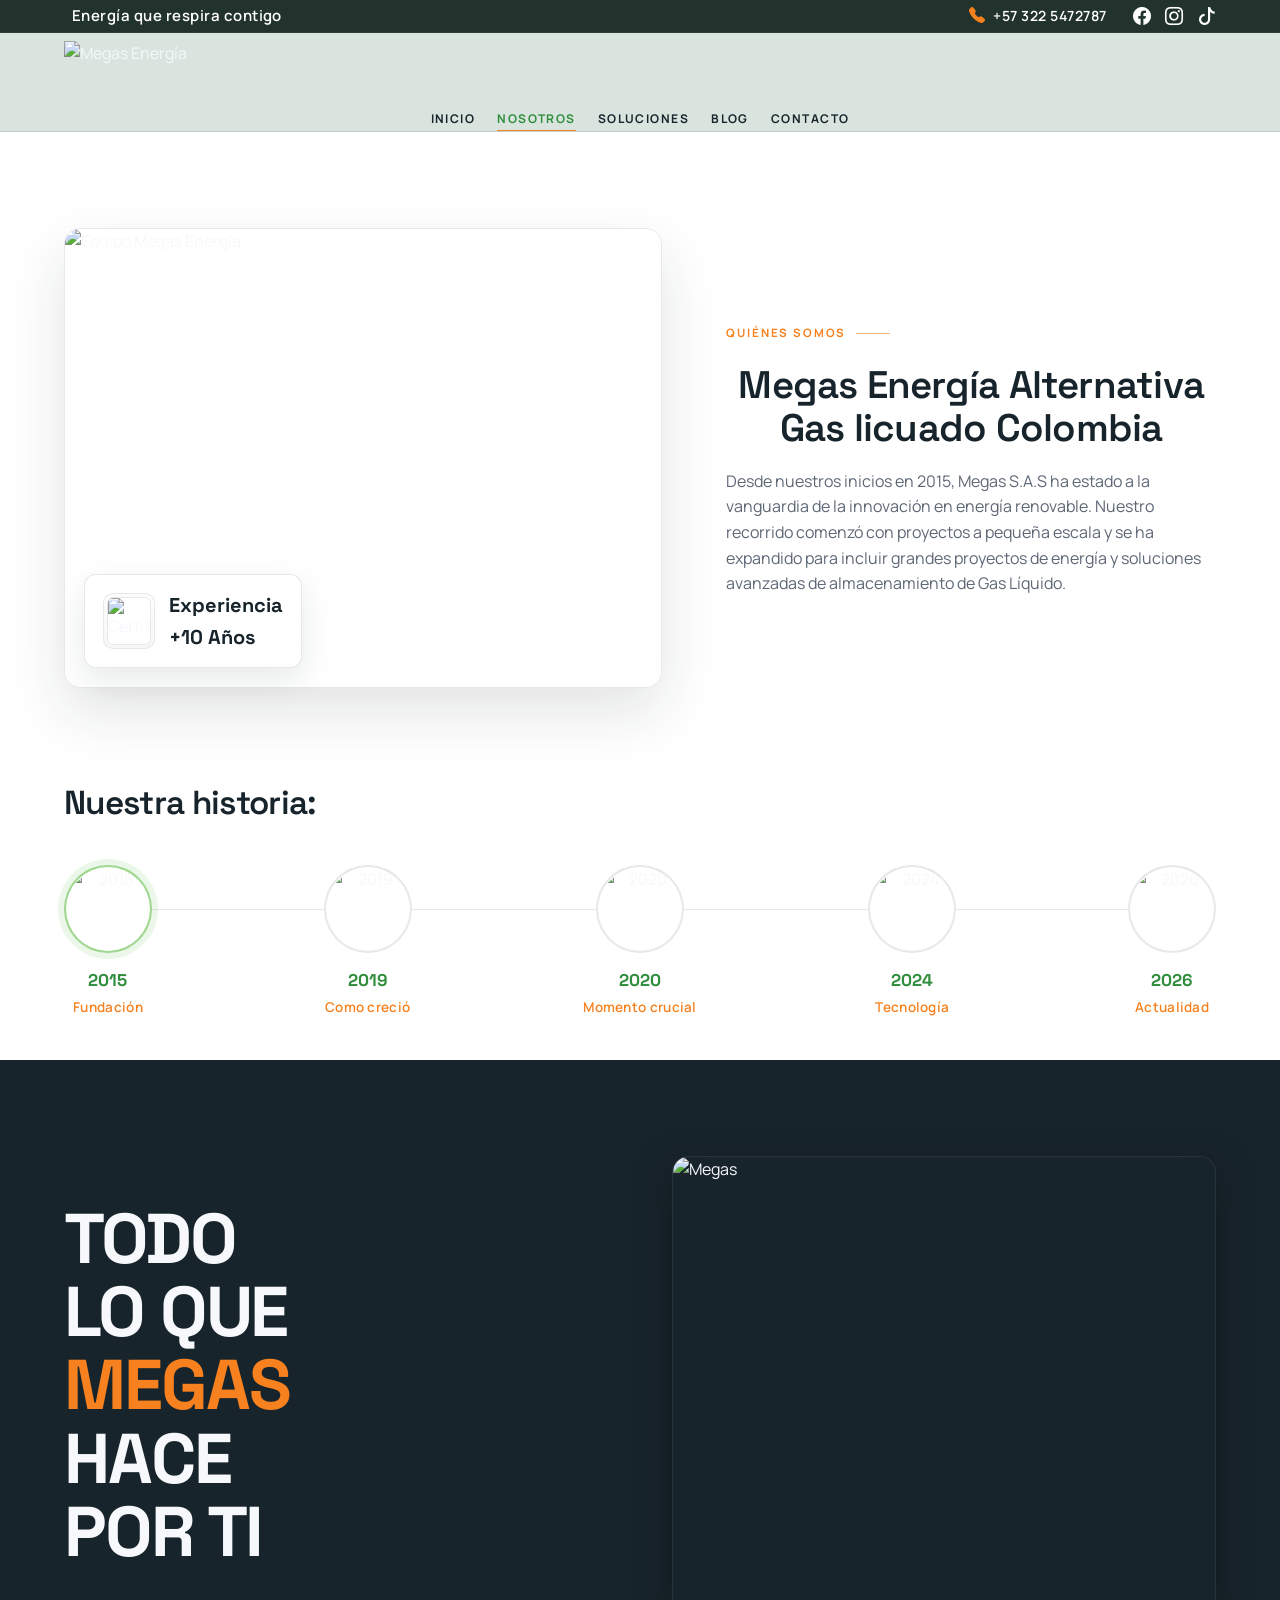
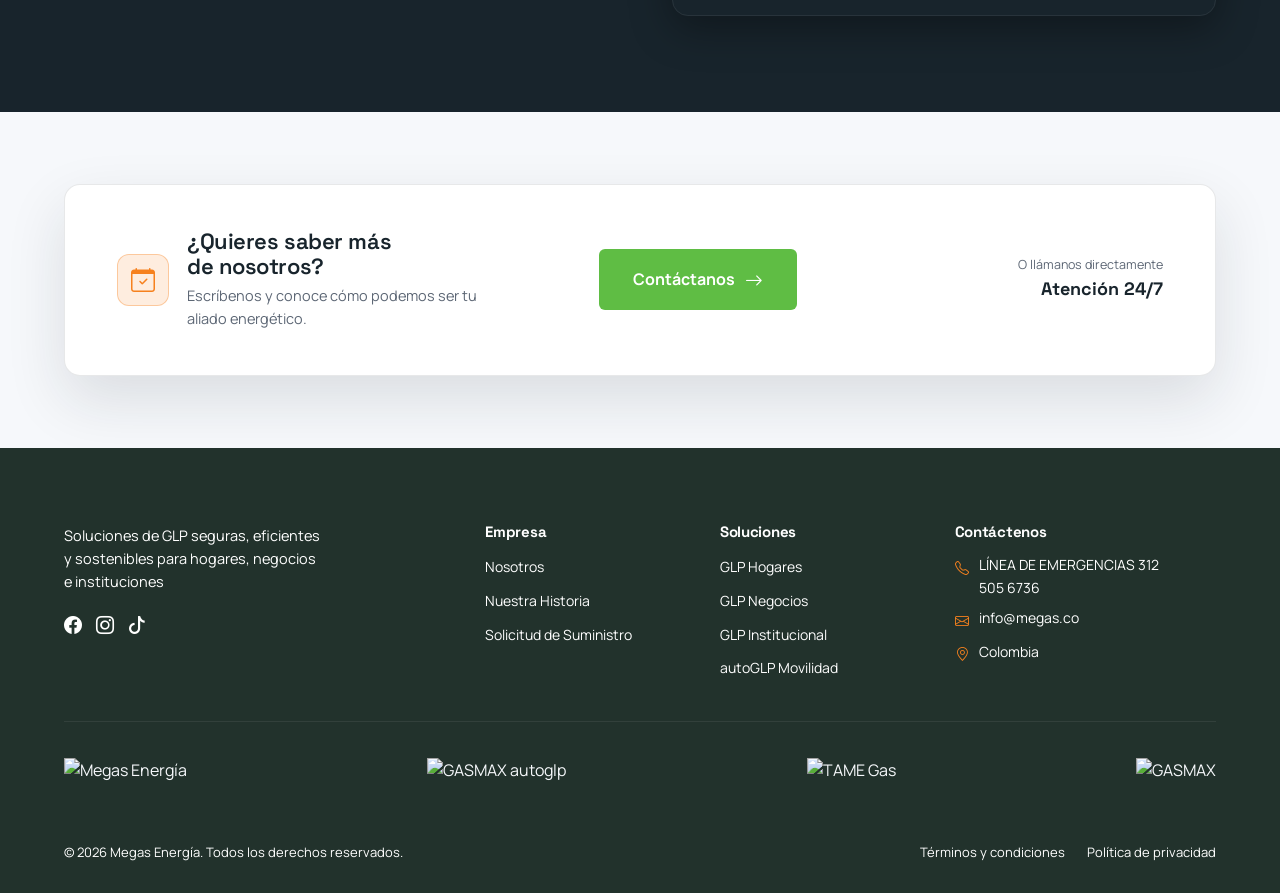
==== commit 04409965: "Mejoras al nav bar" ====
--- a/nosotros/index.html
+++ b/nosotros/index.html
@@ -369,8 +369,10 @@
         }
 
         .about-badge span {
-            font-size: 12.5px;
-            color: var(--muted);
+            font-family: var(--font-display);
+            font-size: 20px;
+            font-weight: 700;
+            color: var(--ground);
         }
 
         .section-mini {
@@ -479,8 +481,10 @@
         }
 
         .node-label {
-            color: var(--muted);
-            font-size: 13px;
+            color: var(--accent);
+            font-size: 13.5px;
+            font-weight: 600;
+            letter-spacing: .3px;
         }
 
         .node-hover {
@@ -961,8 +965,8 @@
                                 <img src="https://i.imgur.com/HENgnDM.jpeg" alt="Certificación de calidad">
                             </div>
                                 <div>
-                                    <strong>+10</strong>
-                                    <span>Años</span>
+                                    <strong>Experiencia</strong>
+                                    <span>+10 Años</span>
                                 </div>
                             </div>
                         </div>
@@ -1009,32 +1013,33 @@
                             <div class="node-info">
                                 <span class="node-year">2019</span>
                                 <br>
-                                <span class="node-label">como creció</span>
+                                <span class="node-label">Como creció</span>
                             </div>
                             <span class="node-hover">Con el tiempo, expandió su cobertura desde la capital hacia regiones clave como Cundinamarca, la Sabana de Bogotá y Arauca, logrando paulatinamente un alcance a nivel nacional.</span>
                         </div>
 
                         <div class="timeline-item" data-year="2020">
                             <div class="node-avatar">
-                                <img src="https://i.imgur.com/qWTWlnml.jpg" alt="2020" loading="lazy">
+                                <img src="https://i.imgur.com/OJ2OTwwh.jpg" alt="2020" loading="lazy">
                             </div>
                             <div class="node-info">
                                 <span class="node-year">2020</span>
                                 <br>
-                                <span class="node-label">momento crucial</span>
+                                <span class="node-label">Momento crucial</span>
                             </div>
                             <span class="node-hover">La compañía orientó su estrategia hacia la transición energética, posicionándose como un aliado para llevar energía limpia y económica a zonas rurales y urbanas donde la infraestructura del gas natural convencional no tiene acceso.</span>
                         </div>
 
                         <div class="timeline-item" data-year="2024">
                             <div class="node-avatar">
-                                <img src="https://i.imgur.com/idAcRD5.jpeg" alt="2024" loading="lazy">
+                                <img src="https://i.imgur.com/cbcE08ph.jpg" alt="2024" loading="lazy">
                             </div>
                             <div class="node-info">
                                 <span class="node-year">2024</span>
                                 <br>
-                                <span class="node-label">tecnología</span>
+                                <span class="node-label">Tecnología</span>
                             </div>
+                            <span class="node-hover">La empresa recibió una mención de honor en la categoría de Innovación durante los Reconocimientos Honoris del Consejo Colombiano de Seguridad (CCS).</span>
                         </div>
 
                         <div class="timeline-item" data-year="2026">
@@ -1044,8 +1049,9 @@
                             <div class="node-info">
                                 <span class="node-year">2026</span>
                                 <br>
-                                <span class="node-label">actualidad</span>
+                                <span class="node-label">Actualidad</span>
                             </div>
+                            <span class="node-hover">Cobertura del 86% del territorio nacional</span>
                         </div>
                     </div>
                 </div>
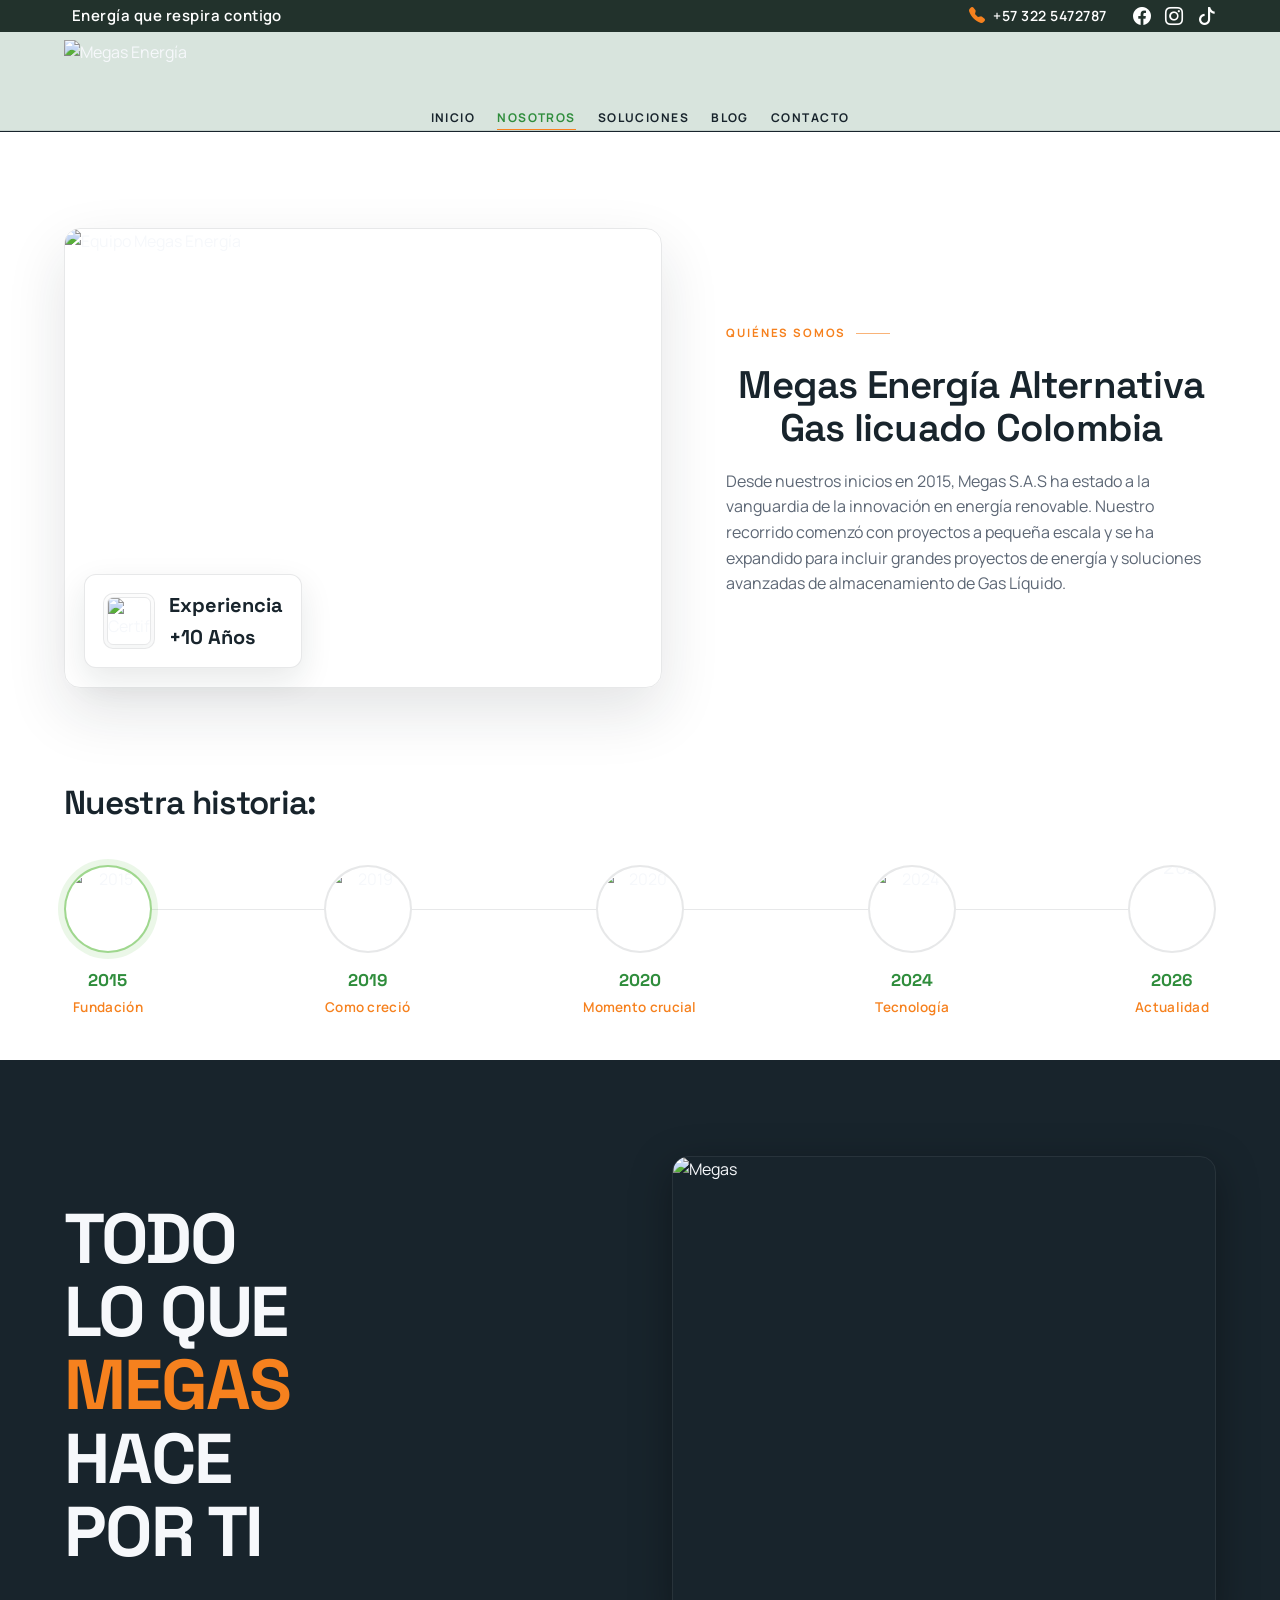
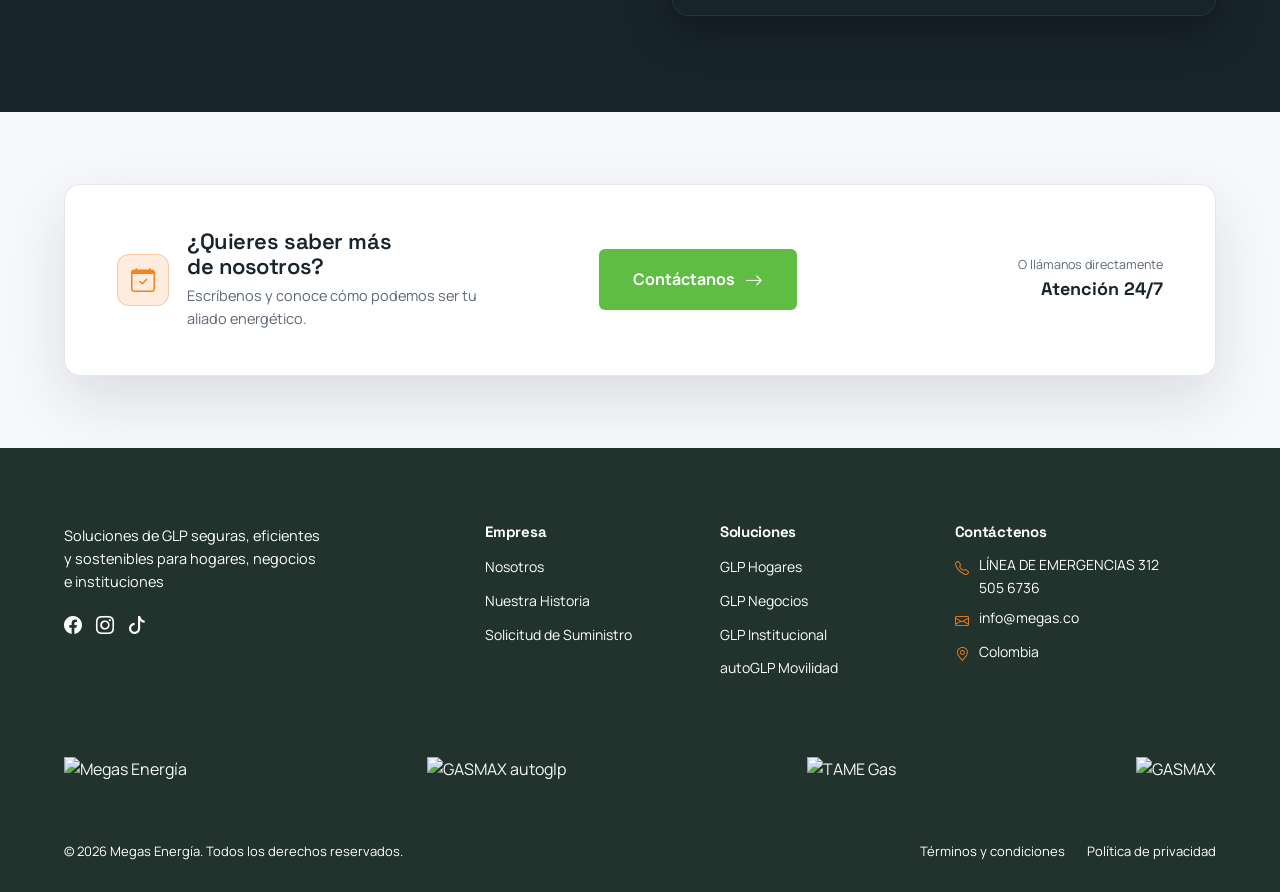
==== commit cd34900a: "Listo para mejorar la parte ambiental" ====
--- a/nosotros/index.html
+++ b/nosotros/index.html
@@ -127,7 +127,6 @@
         /* ------------------------------ TOPBAR ------------------------------ */
         .topbar {
             background: #22322c;
-            border-bottom: 1px solid var(--line-dark);
             font-size: 12px;
             letter-spacing: 0.04em;
         }
@@ -471,6 +470,10 @@
             height: 100%;
             object-fit: cover;
             border-radius: 50%;
+        }
+
+        .node-avatar img[alt="2026"] {
+            transform: translate(5px, -5px) scale(1.25);
         }
 
         .node-year {
@@ -709,7 +712,7 @@
 
         .footer hr {
             border: 0;
-            border-top: 1px solid var(--line-dark);
+            border-top: 0;
             margin-top: 40px;
         }
 
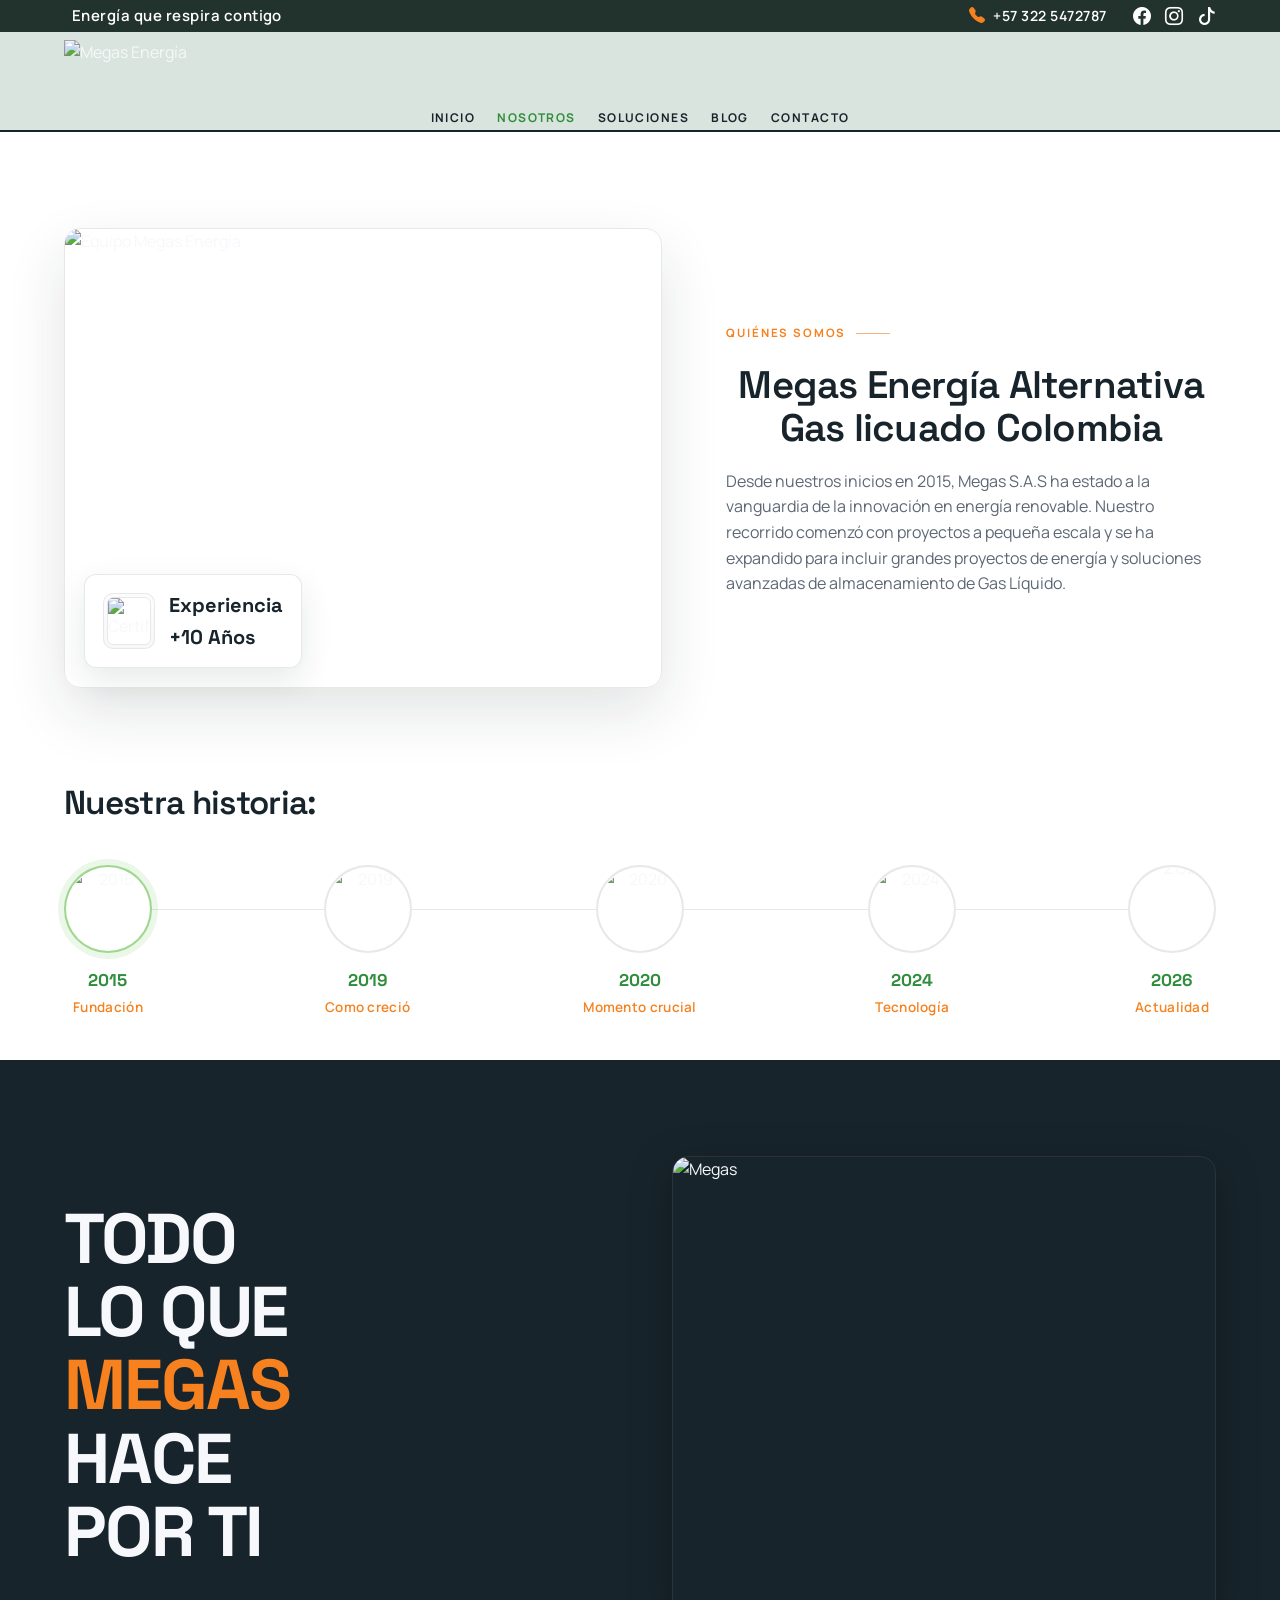
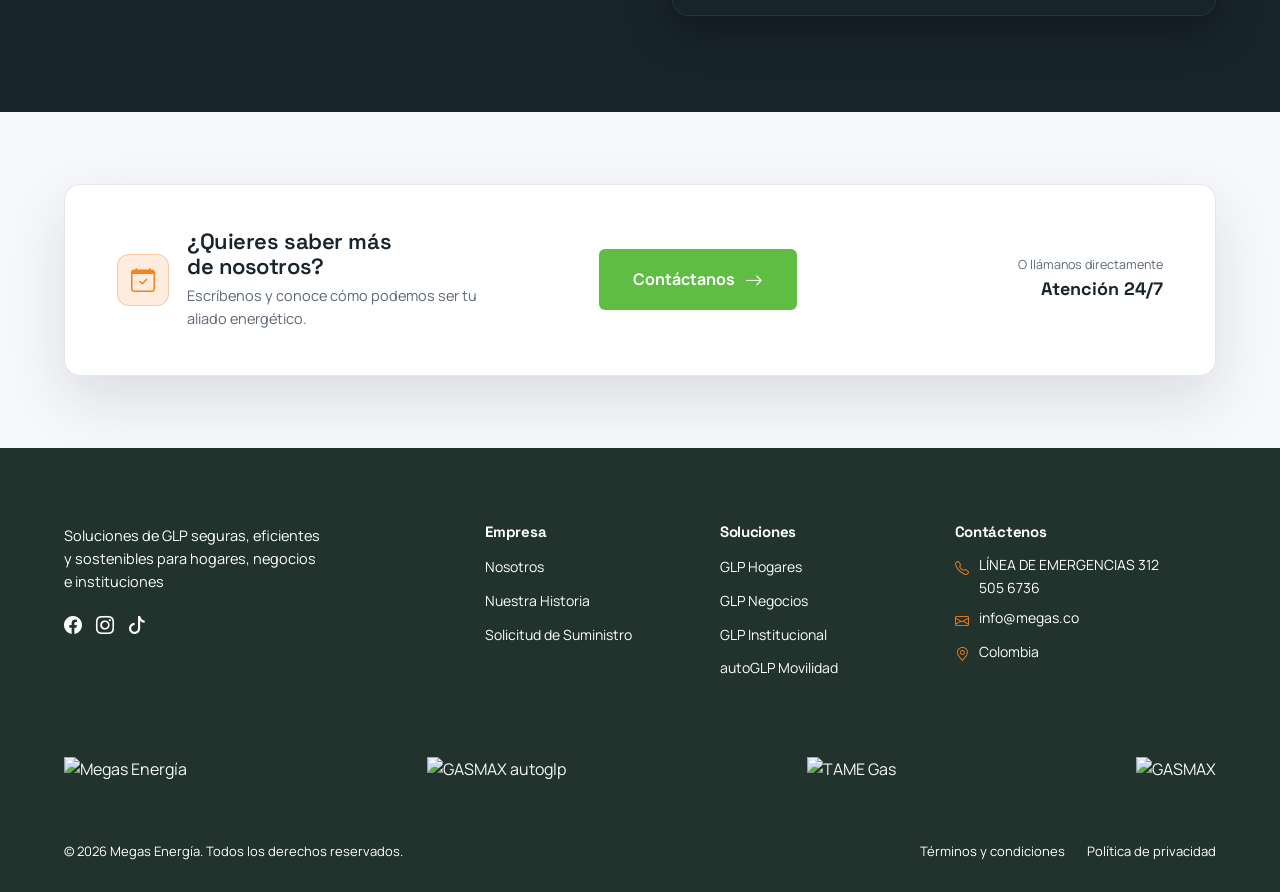
==== commit 65982647: "Header corregido con HOOVER" ====
--- a/nosotros/index.html
+++ b/nosotros/index.html
@@ -195,12 +195,7 @@
             right: 0;
             z-index: 1000;
             background: var(--header-bg);
-            border-bottom: 1px solid var(--line-light);
             transition: box-shadow .25s var(--ease-out), background .25s var(--ease-out);
-        }
-
-        body.home-scrolled .main-header {
-            box-shadow: 0 8px 30px rgba(24, 36, 44, 0.14);
         }
 
         .nav-row {
@@ -245,25 +240,9 @@
             transition: color .15s ease-out;
         }
 
-        .nav-links a::after {
-            content: "";
-            position: absolute;
-            left: 0;
-            right: 100%;
-            bottom: 0;
-            height: 2px;
-            background: var(--accent);
-            transition: right .22s var(--ease-out);
-        }
-
         .nav-links a:hover,
         .nav-links a.active {
             color: var(--green-deep);
-        }
-
-        .nav-links a:hover::after,
-        .nav-links a.active::after {
-            right: 0;
         }
 
         .nav-toggle {
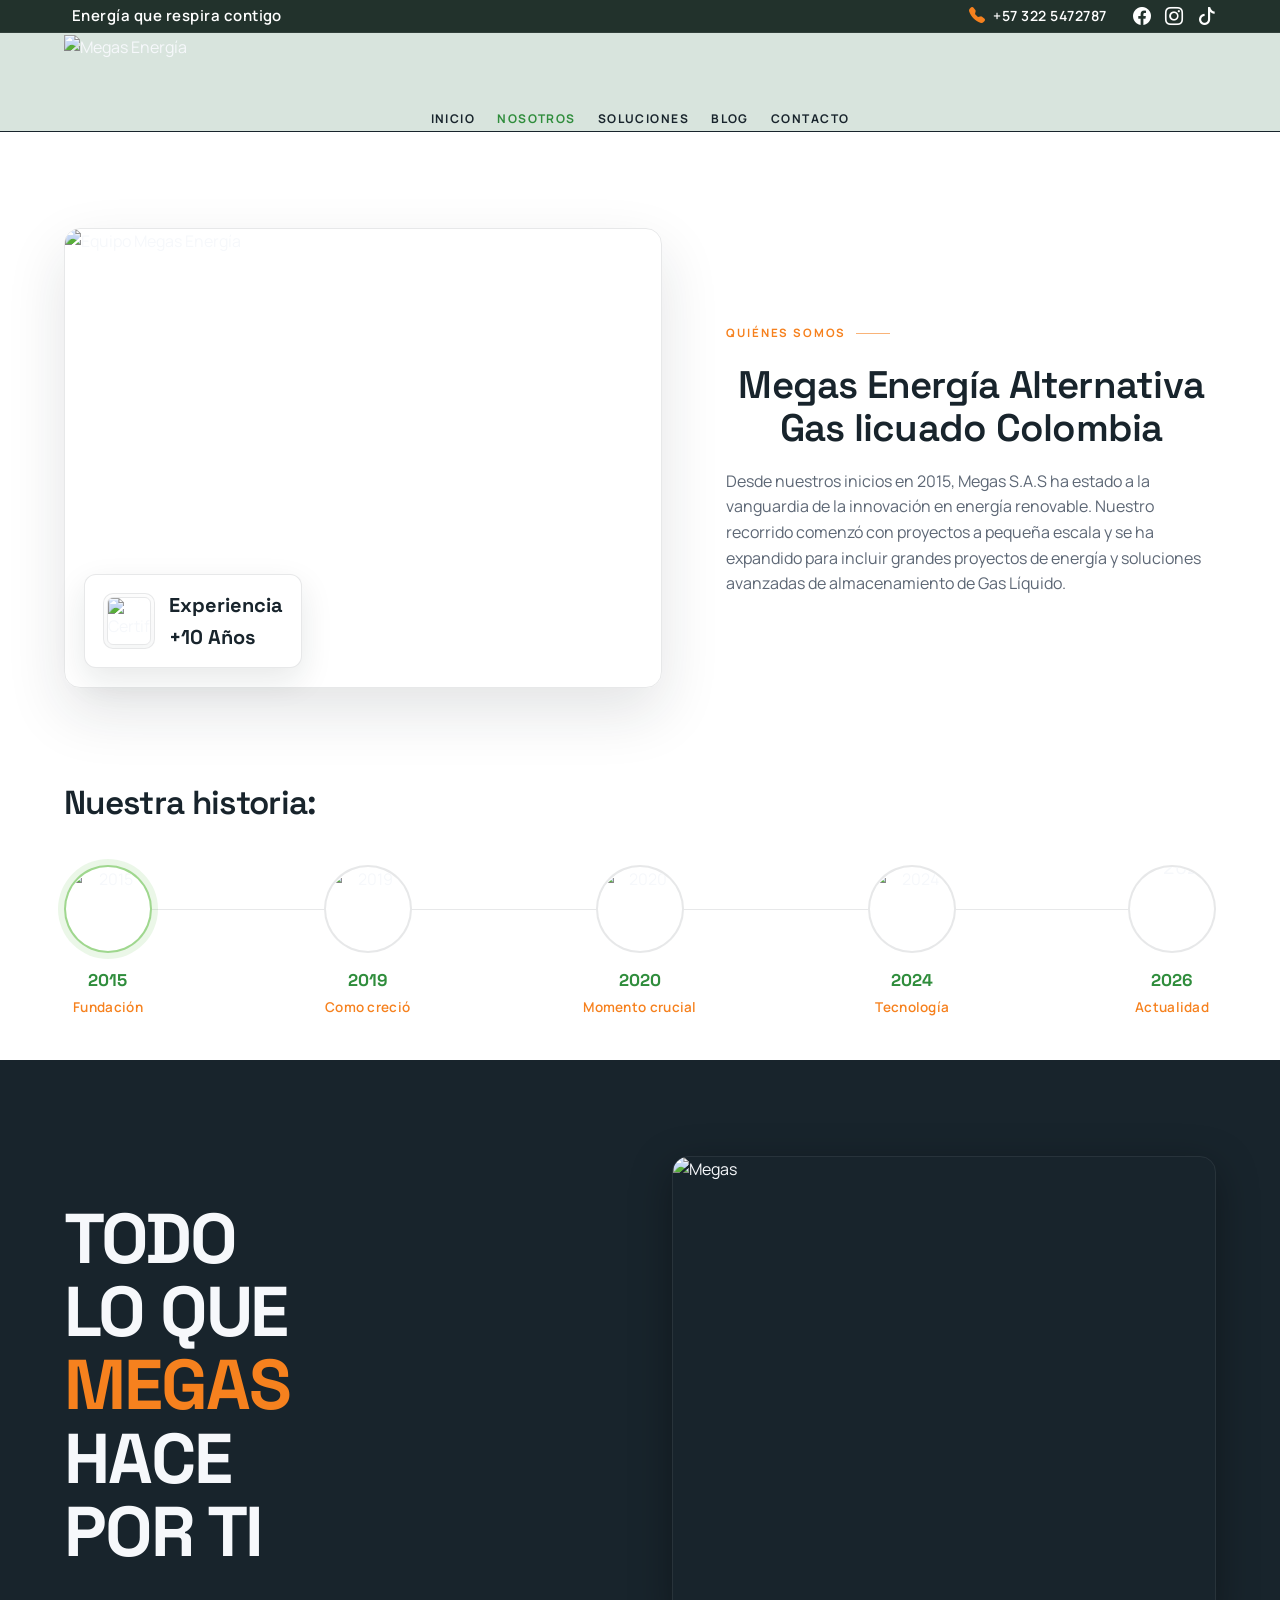
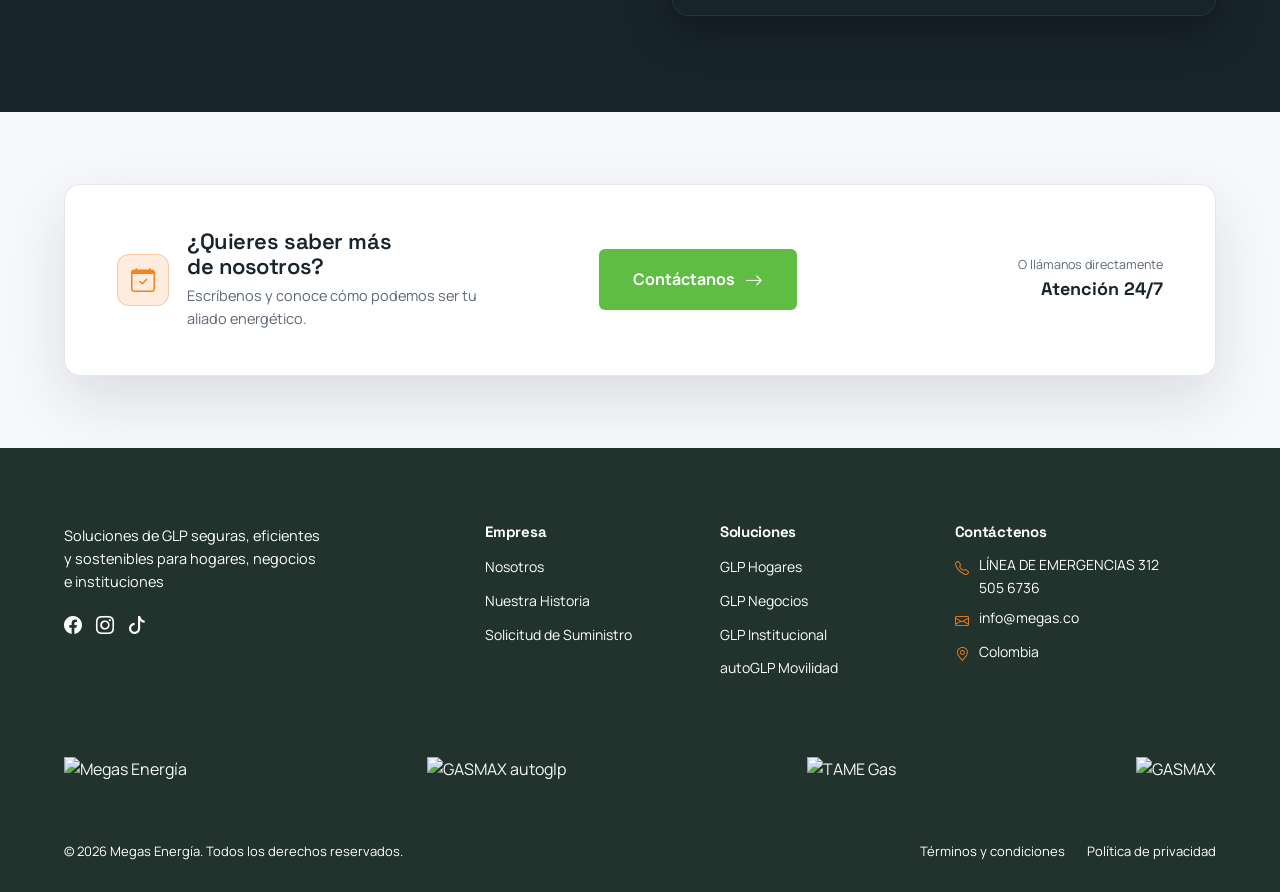
==== commit 92221af9: "Header UNIFICADO" ====
--- a/nosotros/index.html
+++ b/nosotros/index.html
@@ -127,6 +127,7 @@
         /* ------------------------------ TOPBAR ------------------------------ */
         .topbar {
             background: #22322c;
+            border-bottom: 1px solid var(--line-dark);
             font-size: 12px;
             letter-spacing: 0.04em;
         }
@@ -206,7 +207,7 @@
         }
 
         .brand img {
-            height: 56px;
+            height: 68px;
             width: auto;
         }
 
@@ -230,7 +231,9 @@
         }
 
         .nav-links a {
+            display: inline-block;
             font-size: 12px;
+            line-height: 1.2;
             font-weight: 700;
             text-transform: uppercase;
             letter-spacing: 0.12em;
@@ -773,10 +776,6 @@
             .nav-links a {
                 padding: 12px 0;
                 font-size: 13px;
-            }
-
-            .nav-links a::after {
-                display: none;
             }
 
             .topbar-tag,
@@ -1175,10 +1174,6 @@
                     });
                 });
             }
-
-            window.addEventListener('scroll', function () {
-                document.body.classList.toggle('home-scrolled', window.scrollY > 60);
-            }, { passive: true });
         });
     </script>
 </body>
